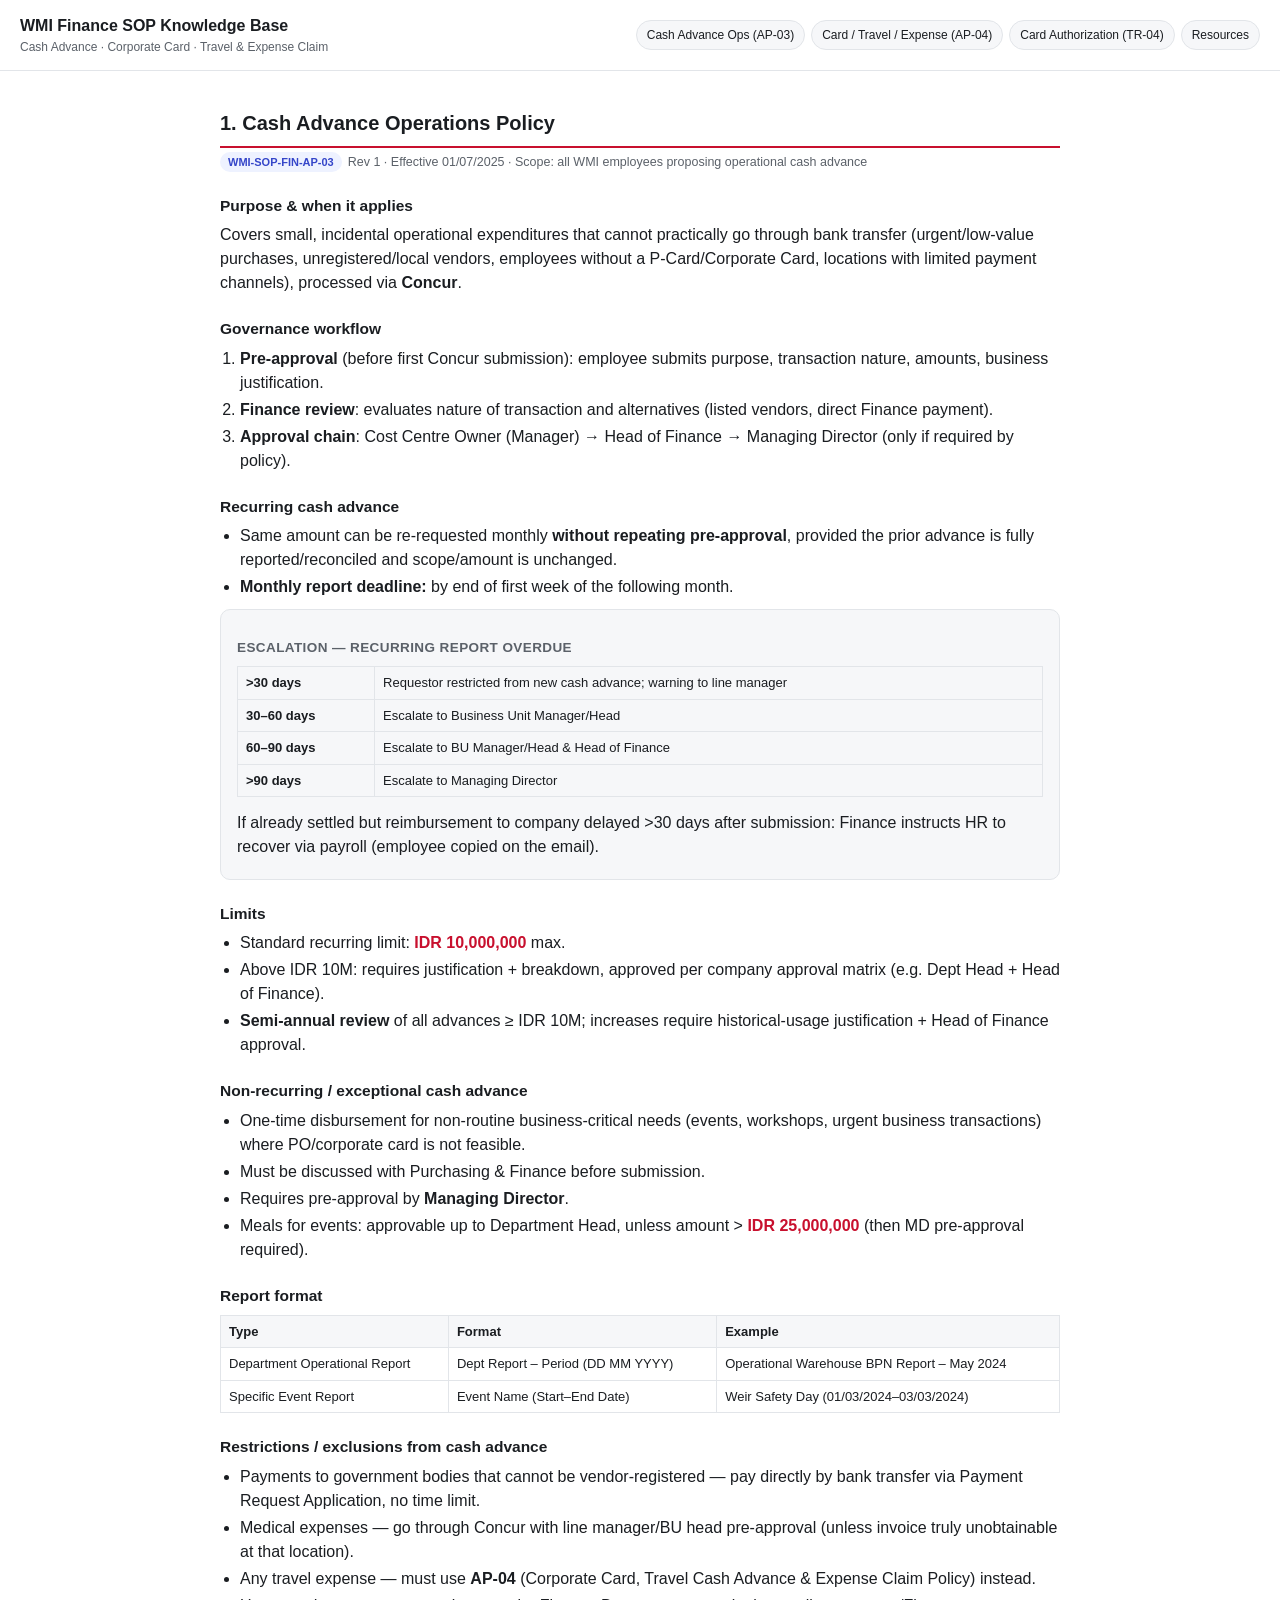
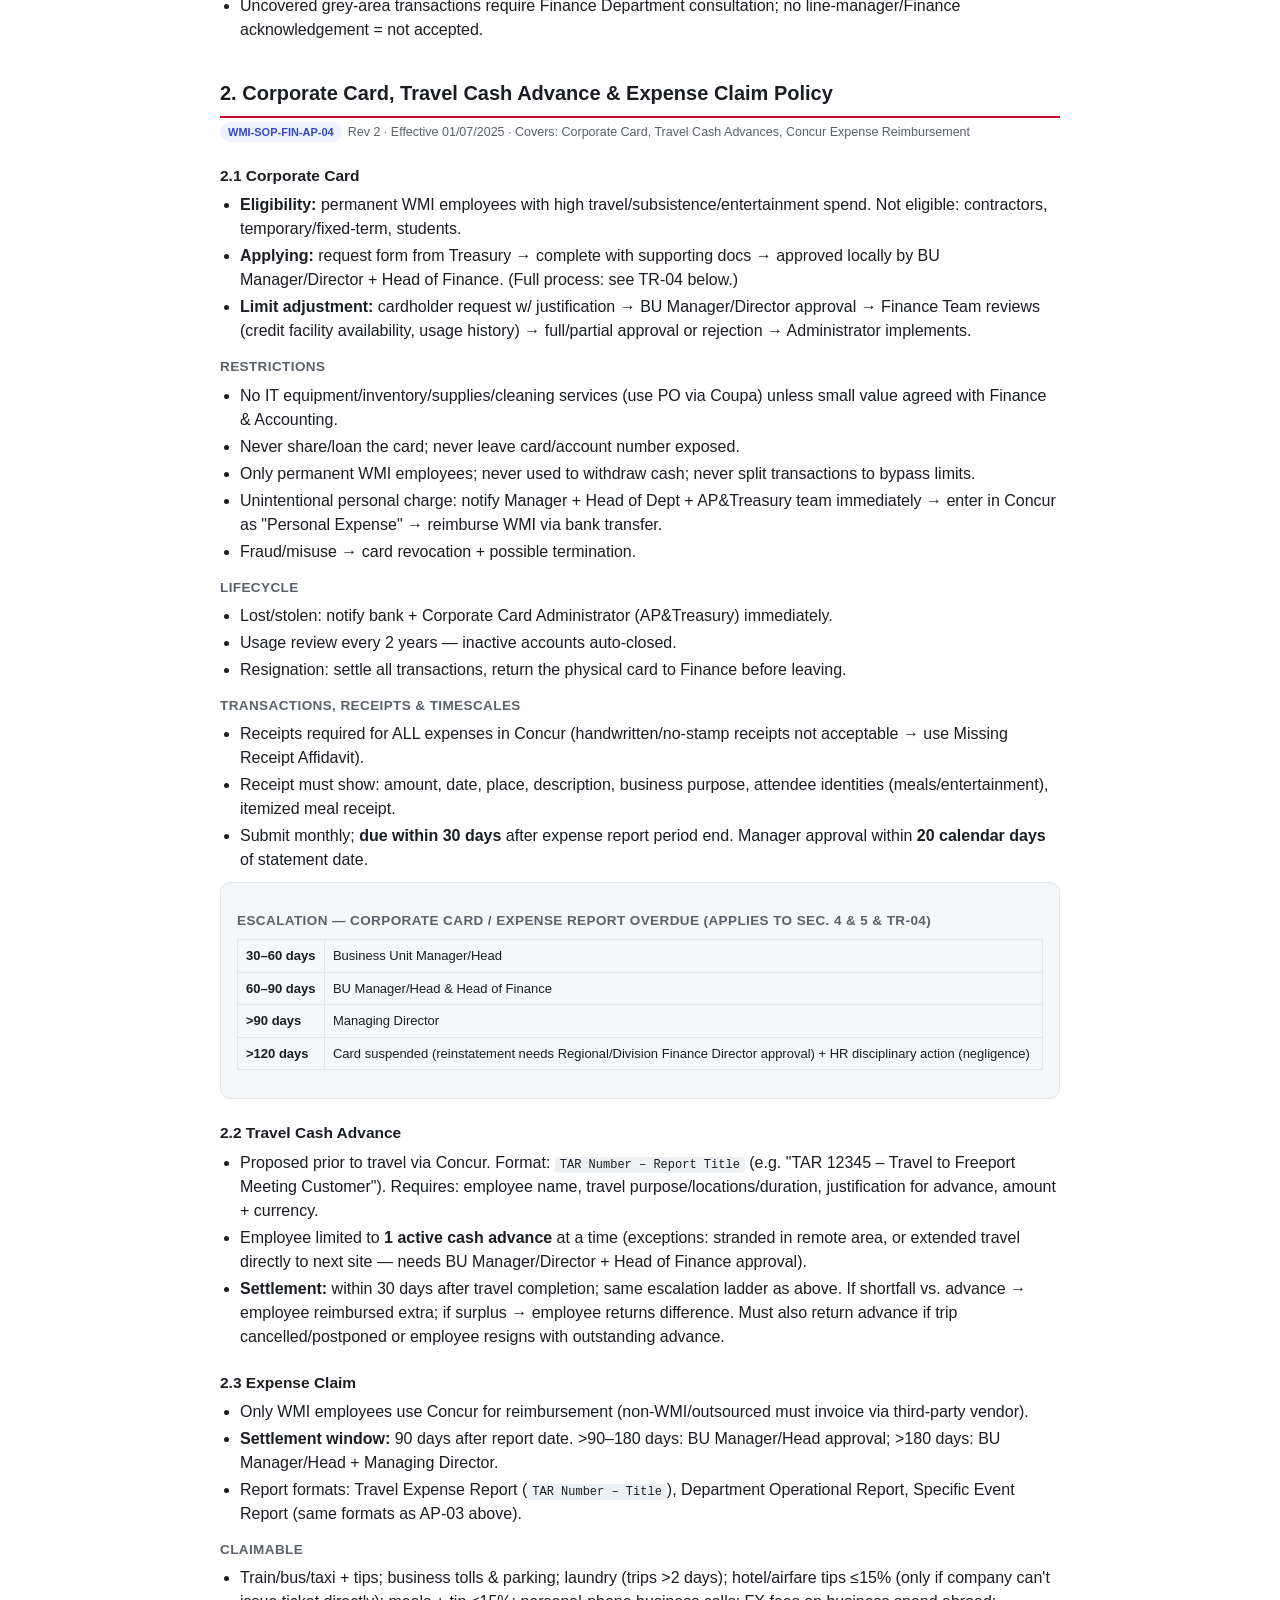
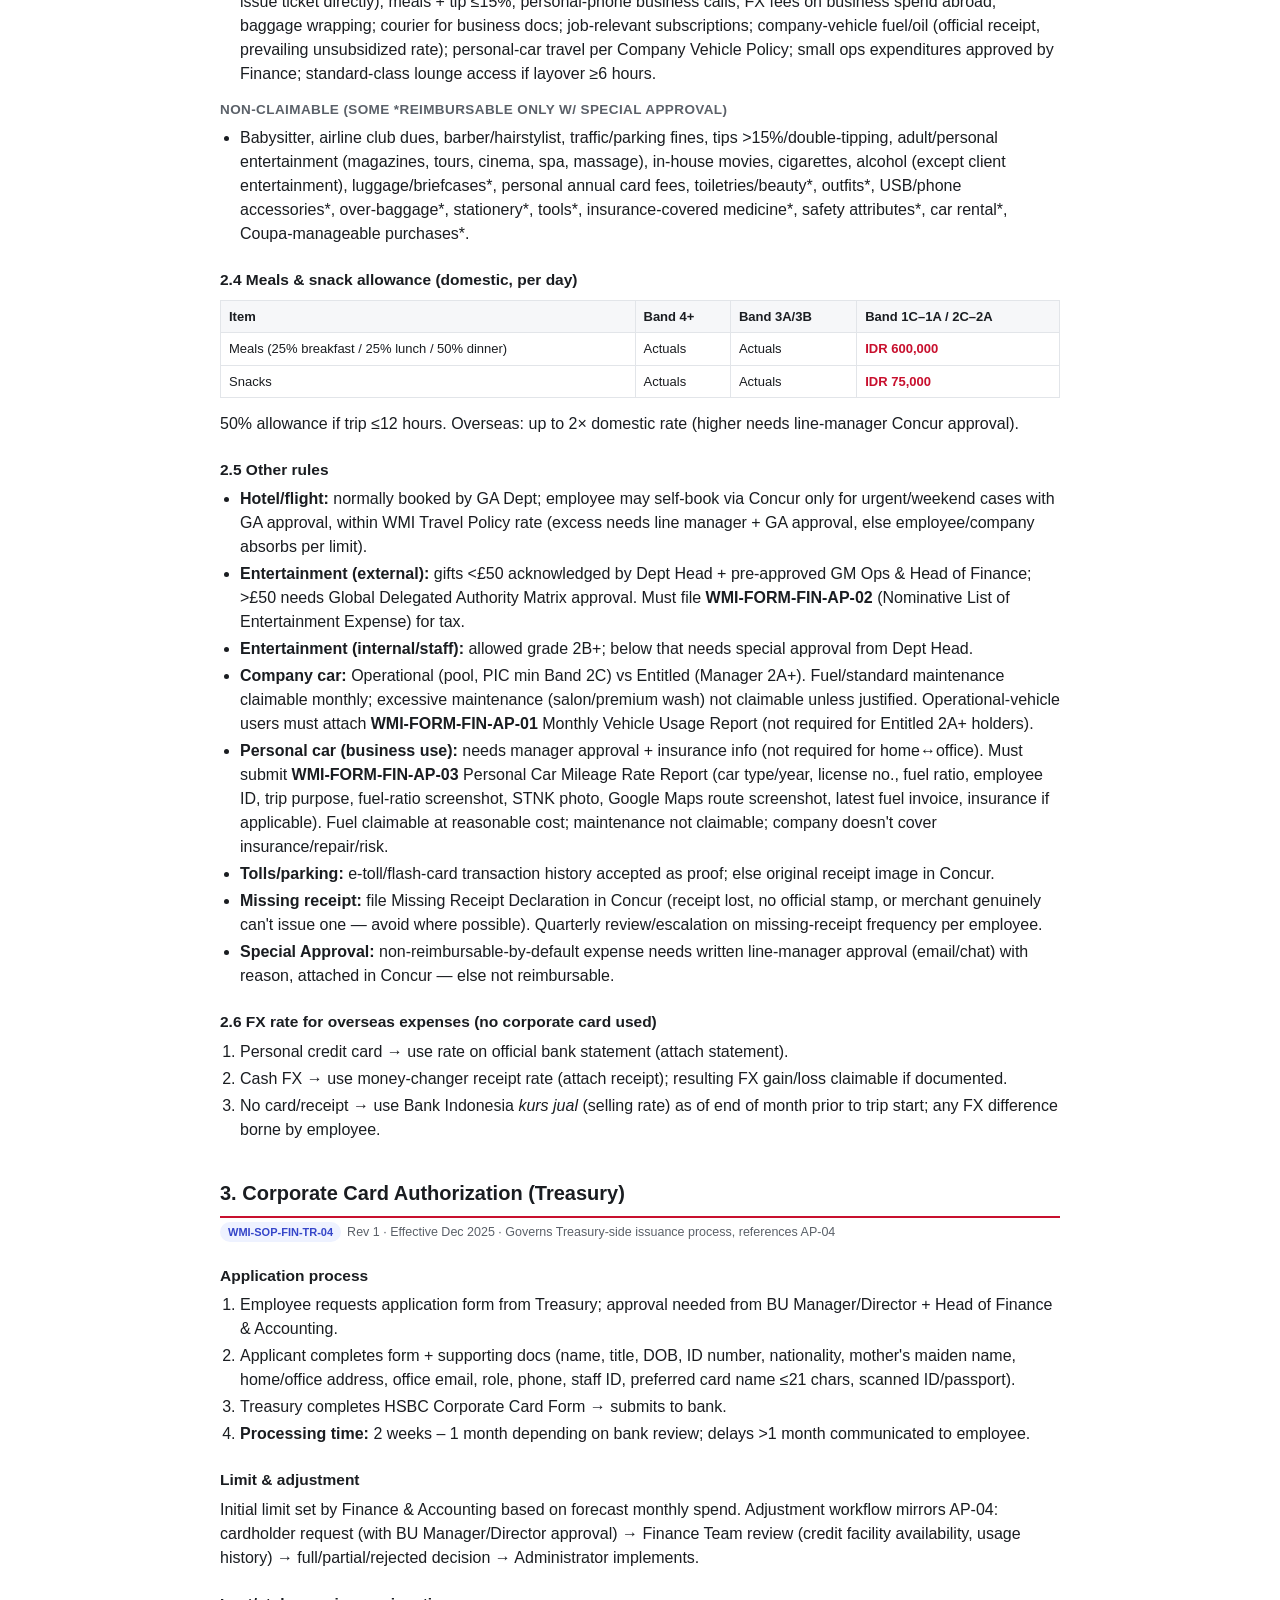
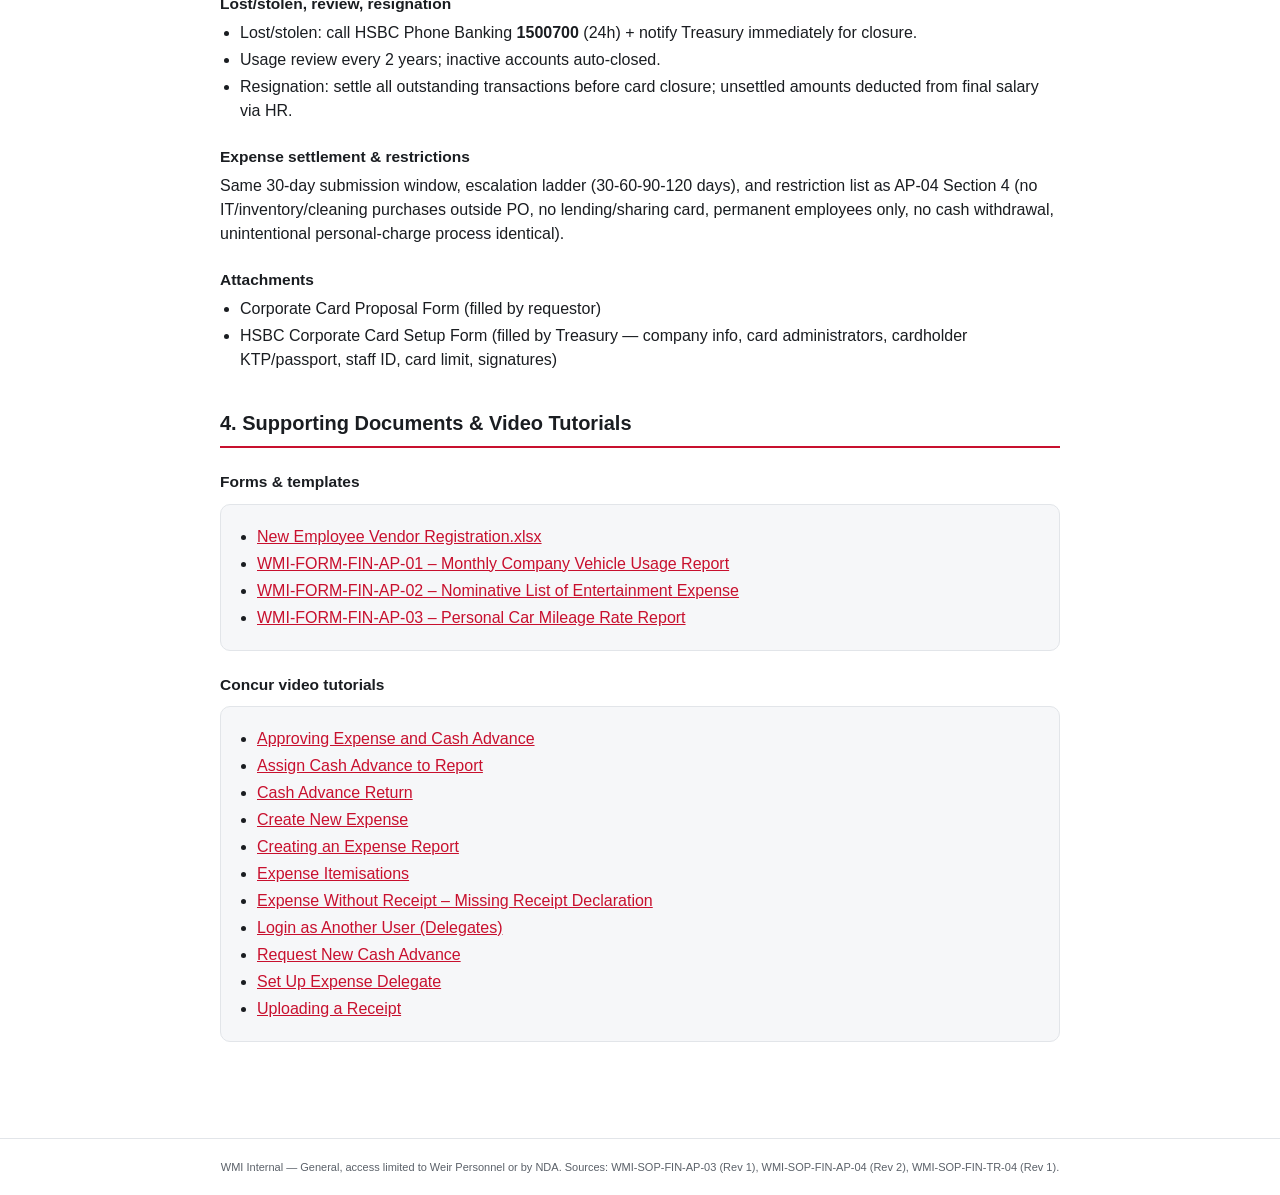
==== index.html @ c8adf190 "Add files via upload" ====
<!DOCTYPE html>
<html lang="en">
<head>
<meta charset="UTF-8">
<meta name="viewport" content="width=device-width, initial-scale=1, viewport-fit=cover">
<title>WMI Finance SOP Knowledge Base</title>
<style>
:root{
  --bg:#ffffff; --fg:#1a1d21; --muted:#5b6169; --card:#f6f7f9; --border:#e2e5e9;
  --accent:#c8102e; --accent-soft:#fdecef; --code:#eef1f4;
  --tag-bg:#eef2ff; --tag-fg:#3546c9;
}
@media (prefers-color-scheme: dark){
  :root:not([data-theme="light"]){
    --bg:#14161a; --fg:#eef0f2; --muted:#9aa1ab; --card:#1d2025; --border:#2b2f36;
    --accent:#ff5c74; --accent-soft:#2a1418; --code:#20242a;
    --tag-bg:#1c2340; --tag-fg:#9db0ff;
  }
}
:root[data-theme="dark"]{
  --bg:#14161a; --fg:#eef0f2; --muted:#9aa1ab; --card:#1d2025; --border:#2b2f36;
  --accent:#ff5c74; --accent-soft:#2a1418; --code:#20242a;
  --tag-bg:#1c2340; --tag-fg:#9db0ff;
}
*{box-sizing:border-box}
html{scroll-padding-top:calc(64px + env(safe-area-inset-top,0px));}
body{
  margin:0;background:var(--bg);color:var(--fg);
  font-family:-apple-system,BlinkMacSystemFont,"Segoe UI",Roboto,Helvetica,Arial,sans-serif;
  line-height:1.5;
  padding-top:env(safe-area-inset-top,0px);
  padding-bottom:env(safe-area-inset-bottom,0px);
}
header.top{
  position:sticky;top:0;top:env(safe-area-inset-top,0px);z-index:10;
  background:var(--bg);border-bottom:1px solid var(--border);
  padding:14px 20px;padding-top:calc(14px + env(safe-area-inset-top,0px));
  display:flex;align-items:center;justify-content:space-between;gap:12px;flex-wrap:wrap;
}
header.top h1{font-size:16px;margin:0;font-weight:700}
header.top .sub{color:var(--muted);font-size:12px}
nav.toc{
  display:flex;gap:6px;flex-wrap:wrap;font-size:12px;
}
nav.toc a{
  color:var(--fg);text-decoration:none;background:var(--card);border:1px solid var(--border);
  padding:5px 10px;border-radius:20px;white-space:nowrap;
}
main{max-width:880px;margin:0 auto;padding:20px 20px 60px}
section{margin-bottom:36px}
h2{
  font-size:20px;border-bottom:2px solid var(--accent);padding-bottom:8px;margin-bottom:4px;
}
.docmeta{color:var(--muted);font-size:12.5px;margin-bottom:14px}
h3{font-size:15.5px;margin:22px 0 6px;color:var(--fg)}
h4{font-size:13.5px;margin:14px 0 4px;color:var(--muted);text-transform:uppercase;letter-spacing:.03em}
p{margin:6px 0}
ul,ol{margin:6px 0;padding-left:20px}
li{margin:3px 0}
table{width:100%;border-collapse:collapse;margin:8px 0 14px;font-size:13px}
th,td{border:1px solid var(--border);padding:6px 8px;text-align:left;vertical-align:top}
th{background:var(--card);font-weight:600}
.card{
  background:var(--card);border:1px solid var(--border);border-radius:10px;padding:14px 16px;margin:10px 0;
}
.tag{
  display:inline-block;background:var(--tag-bg);color:var(--tag-fg);font-size:11px;font-weight:600;
  padding:2px 8px;border-radius:20px;margin-right:6px;
}
.limit{color:var(--accent);font-weight:700}
.escrow-table td:first-child{white-space:nowrap;font-weight:600}
.linklist a{color:var(--accent);word-break:break-word}
.overflow{overflow-x:auto}
footer{color:var(--muted);font-size:11px;text-align:center;padding:20px;border-top:1px solid var(--border)}
code{background:var(--code);padding:1px 5px;border-radius:4px;font-size:12px}
</style>
</head>
<body>
<header class="top">
  <div>
    <h1>WMI Finance SOP Knowledge Base</h1>
    <div class="sub">Cash Advance · Corporate Card · Travel &amp; Expense Claim</div>
  </div>
  <nav class="toc">
    <a href="#ap03">Cash Advance Ops (AP-03)</a>
    <a href="#ap04">Card / Travel / Expense (AP-04)</a>
    <a href="#tr04">Card Authorization (TR-04)</a>
    <a href="#resources">Resources</a>
  </nav>
</header>

<main>

<section id="ap03">
<h2>1. Cash Advance Operations Policy</h2>
<div class="docmeta"><span class="tag">WMI-SOP-FIN-AP-03</span>Rev 1 · Effective 01/07/2025 · Scope: all WMI employees proposing operational cash advance</div>

<h3>Purpose &amp; when it applies</h3>
<p>Covers small, incidental operational expenditures that cannot practically go through bank transfer (urgent/low-value purchases, unregistered/local vendors, employees without a P-Card/Corporate Card, locations with limited payment channels), processed via <b>Concur</b>.</p>

<h3>Governance workflow</h3>
<ol>
<li><b>Pre-approval</b> (before first Concur submission): employee submits purpose, transaction nature, amounts, business justification.</li>
<li><b>Finance review</b>: evaluates nature of transaction and alternatives (listed vendors, direct Finance payment).</li>
<li><b>Approval chain</b>: Cost Centre Owner (Manager) → Head of Finance → Managing Director (only if required by policy).</li>
</ol>

<h3>Recurring cash advance</h3>
<ul>
<li>Same amount can be re-requested monthly <b>without repeating pre-approval</b>, provided the prior advance is fully reported/reconciled and scope/amount is unchanged.</li>
<li><b>Monthly report deadline:</b> by end of first week of the following month.</li>
</ul>

<div class="card overflow">
<h4>Escalation — recurring report overdue</h4>
<table class="escrow-table">
<tr><td>&gt;30 days</td><td>Requestor restricted from new cash advance; warning to line manager</td></tr>
<tr><td>30–60 days</td><td>Escalate to Business Unit Manager/Head</td></tr>
<tr><td>60–90 days</td><td>Escalate to BU Manager/Head &amp; Head of Finance</td></tr>
<tr><td>&gt;90 days</td><td>Escalate to Managing Director</td></tr>
</table>
<p>If already settled but reimbursement to company delayed &gt;30 days after submission: Finance instructs HR to recover via payroll (employee copied on the email).</p>
</div>

<h3>Limits</h3>
<ul>
<li>Standard recurring limit: <span class="limit">IDR 10,000,000</span> max.</li>
<li>Above IDR 10M: requires justification + breakdown, approved per company approval matrix (e.g. Dept Head + Head of Finance).</li>
<li><b>Semi-annual review</b> of all advances ≥ IDR 10M; increases require historical-usage justification + Head of Finance approval.</li>
</ul>

<h3>Non-recurring / exceptional cash advance</h3>
<ul>
<li>One-time disbursement for non-routine business-critical needs (events, workshops, urgent business transactions) where PO/corporate card is not feasible.</li>
<li>Must be discussed with Purchasing &amp; Finance before submission.</li>
<li>Requires pre-approval by <b>Managing Director</b>.</li>
<li>Meals for events: approvable up to Department Head, unless amount &gt; <span class="limit">IDR 25,000,000</span> (then MD pre-approval required).</li>
</ul>

<h3>Report format</h3>
<table>
<tr><th>Type</th><th>Format</th><th>Example</th></tr>
<tr><td>Department Operational Report</td><td>Dept Report – Period (DD MM YYYY)</td><td>Operational Warehouse BPN Report – May 2024</td></tr>
<tr><td>Specific Event Report</td><td>Event Name (Start–End Date)</td><td>Weir Safety Day (01/03/2024–03/03/2024)</td></tr>
</table>

<h3>Restrictions / exclusions from cash advance</h3>
<ul>
<li>Payments to government bodies that cannot be vendor-registered — pay directly by bank transfer via Payment Request Application, no time limit.</li>
<li>Medical expenses — go through Concur with line manager/BU head pre-approval (unless invoice truly unobtainable at that location).</li>
<li>Any travel expense — must use <b>AP-04</b> (Corporate Card, Travel Cash Advance &amp; Expense Claim Policy) instead.</li>
<li>Uncovered grey-area transactions require Finance Department consultation; no line-manager/Finance acknowledgement = not accepted.</li>
</ul>
</section>

<section id="ap04">
<h2>2. Corporate Card, Travel Cash Advance &amp; Expense Claim Policy</h2>
<div class="docmeta"><span class="tag">WMI-SOP-FIN-AP-04</span>Rev 2 · Effective 01/07/2025 · Covers: Corporate Card, Travel Cash Advances, Concur Expense Reimbursement</div>

<h3>2.1 Corporate Card</h3>
<ul>
<li><b>Eligibility:</b> permanent WMI employees with high travel/subsistence/entertainment spend. Not eligible: contractors, temporary/fixed-term, students.</li>
<li><b>Applying:</b> request form from Treasury → complete with supporting docs → approved locally by BU Manager/Director + Head of Finance. (Full process: see TR-04 below.)</li>
<li><b>Limit adjustment:</b> cardholder request w/ justification → BU Manager/Director approval → Finance Team reviews (credit facility availability, usage history) → full/partial approval or rejection → Administrator implements.</li>
</ul>

<h4>Restrictions</h4>
<ul>
<li>No IT equipment/inventory/supplies/cleaning services (use PO via Coupa) unless small value agreed with Finance &amp; Accounting.</li>
<li>Never share/loan the card; never leave card/account number exposed.</li>
<li>Only permanent WMI employees; never used to withdraw cash; never split transactions to bypass limits.</li>
<li>Unintentional personal charge: notify Manager + Head of Dept + AP&amp;Treasury team immediately → enter in Concur as "Personal Expense" → reimburse WMI via bank transfer.</li>
<li>Fraud/misuse → card revocation + possible termination.</li>
</ul>

<h4>Lifecycle</h4>
<ul>
<li>Lost/stolen: notify bank + Corporate Card Administrator (AP&amp;Treasury) immediately.</li>
<li>Usage review every 2 years — inactive accounts auto-closed.</li>
<li>Resignation: settle all transactions, return the physical card to Finance before leaving.</li>
</ul>

<h4>Transactions, receipts &amp; timescales</h4>
<ul>
<li>Receipts required for ALL expenses in Concur (handwritten/no-stamp receipts not acceptable → use Missing Receipt Affidavit).</li>
<li>Receipt must show: amount, date, place, description, business purpose, attendee identities (meals/entertainment), itemized meal receipt.</li>
<li>Submit monthly; <b>due within 30 days</b> after expense report period end. Manager approval within <b>20 calendar days</b> of statement date.</li>
</ul>

<div class="card overflow">
<h4>Escalation — Corporate Card / Expense report overdue (applies to Sec. 4 &amp; 5 &amp; TR-04)</h4>
<table class="escrow-table">
<tr><td>30–60 days</td><td>Business Unit Manager/Head</td></tr>
<tr><td>60–90 days</td><td>BU Manager/Head &amp; Head of Finance</td></tr>
<tr><td>&gt;90 days</td><td>Managing Director</td></tr>
<tr><td>&gt;120 days</td><td>Card suspended (reinstatement needs Regional/Division Finance Director approval) + HR disciplinary action (negligence)</td></tr>
</table>
</div>

<h3>2.2 Travel Cash Advance</h3>
<ul>
<li>Proposed prior to travel via Concur. Format: <code>TAR Number – Report Title</code> (e.g. "TAR 12345 – Travel to Freeport Meeting Customer"). Requires: employee name, travel purpose/locations/duration, justification for advance, amount + currency.</li>
<li>Employee limited to <b>1 active cash advance</b> at a time (exceptions: stranded in remote area, or extended travel directly to next site — needs BU Manager/Director + Head of Finance approval).</li>
<li><b>Settlement:</b> within 30 days after travel completion; same escalation ladder as above. If shortfall vs. advance → employee reimbursed extra; if surplus → employee returns difference. Must also return advance if trip cancelled/postponed or employee resigns with outstanding advance.</li>
</ul>

<h3>2.3 Expense Claim</h3>
<ul>
<li>Only WMI employees use Concur for reimbursement (non-WMI/outsourced must invoice via third-party vendor).</li>
<li><b>Settlement window:</b> 90 days after report date. &gt;90–180 days: BU Manager/Head approval; &gt;180 days: BU Manager/Head + Managing Director.</li>
<li>Report formats: Travel Expense Report (<code>TAR Number – Title</code>), Department Operational Report, Specific Event Report (same formats as AP-03 above).</li>
</ul>

<h4>Claimable</h4>
<ul>
<li>Train/bus/taxi + tips; business tolls &amp; parking; laundry (trips &gt;2 days); hotel/airfare tips ≤15% (only if company can't issue ticket directly); meals + tip ≤15%; personal-phone business calls; FX fees on business spend abroad; baggage wrapping; courier for business docs; job-relevant subscriptions; company-vehicle fuel/oil (official receipt, prevailing unsubsidized rate); personal-car travel per Company Vehicle Policy; small ops expenditures approved by Finance; standard-class lounge access if layover ≥6 hours.</li>
</ul>
<h4>Non-claimable (some *reimbursable only w/ Special Approval)</h4>
<ul>
<li>Babysitter, airline club dues, barber/hairstylist, traffic/parking fines, tips &gt;15%/double-tipping, adult/personal entertainment (magazines, tours, cinema, spa, massage), in-house movies, cigarettes, alcohol (except client entertainment), luggage/briefcases*, personal annual card fees, toiletries/beauty*, outfits*, USB/phone accessories*, over-baggage*, stationery*, tools*, insurance-covered medicine*, safety attributes*, car rental*, Coupa-manageable purchases*.</li>
</ul>

<h3>2.4 Meals &amp; snack allowance (domestic, per day)</h3>
<table>
<tr><th>Item</th><th>Band 4+</th><th>Band 3A/3B</th><th>Band 1C–1A / 2C–2A</th></tr>
<tr><td>Meals (25% breakfast / 25% lunch / 50% dinner)</td><td>Actuals</td><td>Actuals</td><td><span class="limit">IDR 600,000</span></td></tr>
<tr><td>Snacks</td><td>Actuals</td><td>Actuals</td><td><span class="limit">IDR 75,000</span></td></tr>
</table>
<p>50% allowance if trip ≤12 hours. Overseas: up to 2× domestic rate (higher needs line-manager Concur approval).</p>

<h3>2.5 Other rules</h3>
<ul>
<li><b>Hotel/flight:</b> normally booked by GA Dept; employee may self-book via Concur only for urgent/weekend cases with GA approval, within WMI Travel Policy rate (excess needs line manager + GA approval, else employee/company absorbs per limit).</li>
<li><b>Entertainment (external):</b> gifts &lt;£50 acknowledged by Dept Head + pre-approved GM Ops &amp; Head of Finance; &gt;£50 needs Global Delegated Authority Matrix approval. Must file <b>WMI-FORM-FIN-AP-02</b> (Nominative List of Entertainment Expense) for tax.</li>
<li><b>Entertainment (internal/staff):</b> allowed grade 2B+; below that needs special approval from Dept Head.</li>
<li><b>Company car:</b> Operational (pool, PIC min Band 2C) vs Entitled (Manager 2A+). Fuel/standard maintenance claimable monthly; excessive maintenance (salon/premium wash) not claimable unless justified. Operational-vehicle users must attach <b>WMI-FORM-FIN-AP-01</b> Monthly Vehicle Usage Report (not required for Entitled 2A+ holders).</li>
<li><b>Personal car (business use):</b> needs manager approval + insurance info (not required for home↔office). Must submit <b>WMI-FORM-FIN-AP-03</b> Personal Car Mileage Rate Report (car type/year, license no., fuel ratio, employee ID, trip purpose, fuel-ratio screenshot, STNK photo, Google Maps route screenshot, latest fuel invoice, insurance if applicable). Fuel claimable at reasonable cost; maintenance not claimable; company doesn't cover insurance/repair/risk.</li>
<li><b>Tolls/parking:</b> e-toll/flash-card transaction history accepted as proof; else original receipt image in Concur.</li>
<li><b>Missing receipt:</b> file Missing Receipt Declaration in Concur (receipt lost, no official stamp, or merchant genuinely can't issue one — avoid where possible). Quarterly review/escalation on missing-receipt frequency per employee.</li>
<li><b>Special Approval:</b> non-reimbursable-by-default expense needs written line-manager approval (email/chat) with reason, attached in Concur — else not reimbursable.</li>
</ul>

<h3>2.6 FX rate for overseas expenses (no corporate card used)</h3>
<ol>
<li>Personal credit card → use rate on official bank statement (attach statement).</li>
<li>Cash FX → use money-changer receipt rate (attach receipt); resulting FX gain/loss claimable if documented.</li>
<li>No card/receipt → use Bank Indonesia <i>kurs jual</i> (selling rate) as of end of month prior to trip start; any FX difference borne by employee.</li>
</ol>
</section>

<section id="tr04">
<h2>3. Corporate Card Authorization (Treasury)</h2>
<div class="docmeta"><span class="tag">WMI-SOP-FIN-TR-04</span>Rev 1 · Effective Dec 2025 · Governs Treasury-side issuance process, references AP-04</div>

<h3>Application process</h3>
<ol>
<li>Employee requests application form from Treasury; approval needed from BU Manager/Director + Head of Finance &amp; Accounting.</li>
<li>Applicant completes form + supporting docs (name, title, DOB, ID number, nationality, mother's maiden name, home/office address, office email, role, phone, staff ID, preferred card name ≤21 chars, scanned ID/passport).</li>
<li>Treasury completes HSBC Corporate Card Form → submits to bank.</li>
<li><b>Processing time:</b> 2 weeks – 1 month depending on bank review; delays &gt;1 month communicated to employee.</li>
</ol>

<h3>Limit &amp; adjustment</h3>
<p>Initial limit set by Finance &amp; Accounting based on forecast monthly spend. Adjustment workflow mirrors AP-04: cardholder request (with BU Manager/Director approval) → Finance Team review (credit facility availability, usage history) → full/partial/rejected decision → Administrator implements.</p>

<h3>Lost/stolen, review, resignation</h3>
<ul>
<li>Lost/stolen: call HSBC Phone Banking <b>1500700</b> (24h) + notify Treasury immediately for closure.</li>
<li>Usage review every 2 years; inactive accounts auto-closed.</li>
<li>Resignation: settle all outstanding transactions before card closure; unsettled amounts deducted from final salary via HR.</li>
</ul>

<h3>Expense settlement &amp; restrictions</h3>
<p>Same 30-day submission window, escalation ladder (30-60-90-120 days), and restriction list as AP-04 Section 4 (no IT/inventory/cleaning purchases outside PO, no lending/sharing card, permanent employees only, no cash withdrawal, unintentional personal-charge process identical).</p>

<h3>Attachments</h3>
<ul><li>Corporate Card Proposal Form (filled by requestor)</li><li>HSBC Corporate Card Setup Form (filled by Treasury — company info, card administrators, cardholder KTP/passport, staff ID, card limit, signatures)</li></ul>
</section>

<section id="resources">
<h2>4. Supporting Documents &amp; Video Tutorials</h2>

<h3>Forms &amp; templates</h3>
<div class="card linklist">
<ul>
<li><a href="https://cloudweir.sharepoint.com/:f:/r/sites/WMICollaborationSite/Concur%20Resources/Template%20Dokumen?d=web5c14c08a7c4e96b291af48be4c8843&csf=1&web=1&e=KZLmcT" target="_blank" rel="noopener">New Employee Vendor Registration.xlsx</a></li>
<li><a href="https://cloudweir.sharepoint.com/:x:/r/sites/WMICollaborationSite/Concur%20Resources/Template%20Dokumen/WMI-FORM-FIN-AP-01%20Monthly%20Company%20Vehicle%20Usage%20Report.xlsx?d=w5046366e83074da7997e597b1884fb40&csf=1&web=1&e=dSYtzm" target="_blank" rel="noopener">WMI-FORM-FIN-AP-01 – Monthly Company Vehicle Usage Report</a></li>
<li><a href="https://cloudweir.sharepoint.com/:x:/r/sites/WMICollaborationSite/Concur%20Resources/Template%20Dokumen/WMI-FORM-FIN-AP-02%20Nominative%20List%20of%20Entertainment%20Expense.xlsx?d=w38f126b8a66d4d8cbfd30901d7d905f1&csf=1&web=1&e=QGbFnF" target="_blank" rel="noopener">WMI-FORM-FIN-AP-02 – Nominative List of Entertainment Expense</a></li>
<li><a href="https://cloudweir.sharepoint.com/:x:/r/sites/WMICollaborationSite/Concur%20Resources/Template%20Dokumen/WMI-FORM-FIN-AP-03%20Personal%20Car%20Mileage%20Rate%20Report.xlsx?d=wc1f51002b2ee439da81250244869ab82&csf=1&web=1&e=ATaol0" target="_blank" rel="noopener">WMI-FORM-FIN-AP-03 – Personal Car Mileage Rate Report</a></li>
</ul>
</div>

<h3>Concur video tutorials</h3>
<div class="card linklist">
<ul>
<li><a href="https://cloudweir.sharepoint.com/:v:/r/sites/WMICollaborationSite/Concur%20Resources/Video%20Tutorial/Approving%20Expense%20and%20Cash%20Advance.mp4?d=w7dead03632ed4aa3adb3aef3385bc869&csf=1&web=1&e=IAIkh4" target="_blank" rel="noopener">Approving Expense and Cash Advance</a></li>
<li><a href="https://cloudweir.sharepoint.com/:v:/r/sites/WMICollaborationSite/Concur%20Resources/Video%20Tutorial/Assign%20Cash%20Advance%20to%20Report.mp4?d=wbd0e7b159bfc408ea30aaca48a89430e&csf=1&web=1&e=Gj8FN7" target="_blank" rel="noopener">Assign Cash Advance to Report</a></li>
<li><a href="https://cloudweir.sharepoint.com/:v:/r/sites/WMICollaborationSite/Concur%20Resources/Video%20Tutorial/Cash%20Advance%20Return.mp4?d=w0d54ae612a0248ca9331ee25eb241b6b&csf=1&web=1&e=GJvCZp" target="_blank" rel="noopener">Cash Advance Return</a></li>
<li><a href="https://cloudweir.sharepoint.com/:v:/r/sites/WMICollaborationSite/Concur%20Resources/Video%20Tutorial/Create%20new%20Expense.mp4?d=w6f4035397d534a2ab05eedd5b2b7d716&csf=1&web=1&e=2jZ6k6" target="_blank" rel="noopener">Create New Expense</a></li>
<li><a href="https://cloudweir.sharepoint.com/:v:/r/sites/WMICollaborationSite/Concur%20Resources/Video%20Tutorial/Creating%20an%20Expense%20Report.mp4?d=we946b45ad6334da49797e5df16c0fd83&csf=1&web=1&e=fZVg0b" target="_blank" rel="noopener">Creating an Expense Report</a></li>
<li><a href="https://cloudweir.sharepoint.com/:v:/r/sites/WMICollaborationSite/Concur%20Resources/Video%20Tutorial/Expense%20Itemisations.mp4?d=wac91b9b161a048deb6a41f04bfe311e2&csf=1&web=1&e=XzEoBB" target="_blank" rel="noopener">Expense Itemisations</a></li>
<li><a href="https://cloudweir.sharepoint.com/:v:/r/sites/WMICollaborationSite/Concur%20Resources/Video%20Tutorial/Expese%20Without%20Receipt%20-%20Missing%20Receipt%20Declaration.mp4?d=we3c2bd712c44411f82c01cd8efbed57b&csf=1&web=1&e=Mzm99l" target="_blank" rel="noopener">Expense Without Receipt – Missing Receipt Declaration</a></li>
<li><a href="https://cloudweir.sharepoint.com/:v:/r/sites/WMICollaborationSite/Concur%20Resources/Video%20Tutorial/Login%20as%20Another%20User%20(Delegates).mp4?d=w229ac45109fa49029d678a5696340807&csf=1&web=1&e=FkH1YE" target="_blank" rel="noopener">Login as Another User (Delegates)</a></li>
<li><a href="https://cloudweir.sharepoint.com/:v:/r/sites/WMICollaborationSite/Concur%20Resources/Video%20Tutorial/Request%20New%20Cash%20Advance.mp4?d=w8967fbb521b44618893ec34bbadae50d&csf=1&web=1&e=T5GpgK" target="_blank" rel="noopener">Request New Cash Advance</a></li>
<li><a href="https://cloudweir.sharepoint.com/:v:/r/sites/WMICollaborationSite/Concur%20Resources/Video%20Tutorial/Set%20up%20Expense%20Delegate.mp4?d=wd03eb3998ae84452ba60c3f4768ff967&csf=1&web=1&e=NbcmLs" target="_blank" rel="noopener">Set Up Expense Delegate</a></li>
<li><a href="https://cloudweir.sharepoint.com/:v:/r/sites/WMICollaborationSite/Concur%20Resources/Video%20Tutorial/Uploading%20a%20Reciept.mp4?d=wb5313a2294224d7bbb1057d6d506babe&csf=1&web=1&e=dy5WIX" target="_blank" rel="noopener">Uploading a Receipt</a></li>
</ul>
</div>
</section>

</main>

<footer>WMI Internal — General, access limited to Weir Personnel or by NDA. Sources: WMI-SOP-FIN-AP-03 (Rev 1), WMI-SOP-FIN-AP-04 (Rev 2), WMI-SOP-FIN-TR-04 (Rev 1).</footer>

<!-- Machine-readable structured data for AI agent ingestion -->
<script type="application/xml" id="ai-agent-knowledge-base">
<![CDATA[
<wmi_finance_policies version="1.0">
  <policy id="WMI-SOP-FIN-AP-03" title="Cash Advance Operations Policy" rev="1" effective="2025-07-01">
    <scope>Operational cash advance for incidental/urgent low-value expenditures not payable by bank transfer or corporate card</scope>
    <governance>
      <step order="1">Pre-approval: employee submits purpose, nature, amounts, justification</step>
      <step order="2">Finance review of transaction nature and alternatives</step>
      <step order="3">Approval: Cost Centre Owner/Manager -&gt; Head of Finance -&gt; Managing Director (if required)</step>
    </governance>
    <recurring>
      <rule>Same amount may repeat monthly without new pre-approval if prior advance fully reported/reconciled</rule>
      <report_deadline>End of first week of following month</report_deadline>
      <limit currency="IDR" amount="10000000" note="standard max; excess requires justification and higher approval"/>
      <semiannual_review threshold_idr="10000000"/>
    </recurring>
    <escalation type="overdue_recurring_report">
      <tier days_min="0" days_max="30" action="requestor restricted from new advance; warning to line manager"/>
      <tier days_min="30" days_max="60" escalate_to="Business Unit Manager/Head"/>
      <tier days_min="60" days_max="90" escalate_to="BU Manager/Head and Head of Finance"/>
      <tier days_min="90" days_max="" escalate_to="Managing Director"/>
      <settlement_delay_after_report_days="30" action="HR payroll recovery"/>
    </escalation>
    <non_recurring>
      <requires_preapproval_from>Managing Director</requires_preapproval_from>
      <meals_for_event_limit currency="IDR" amount="25000000" approver_below="Department Head" approver_above="Managing Director"/>
      <prereq>Discuss with Purchasing and Finance before submission</prereq>
    </non_recurring>
    <exclusions>
      <item>Government-body payments unregistered as vendor -&gt; direct bank transfer via Payment Request Application</item>
      <item>Medical expenses -&gt; Concur with line manager approval, unless invoice unobtainable</item>
      <item>Travel expenses -&gt; must use WMI-SOP-FIN-AP-04</item>
    </exclusions>
  </policy>

  <policy id="WMI-SOP-FIN-AP-04" title="Corporate Card, Travel Cash Advance, and Expense Claim Policy" rev="2" effective="2025-07-01">
    <corporate_card>
      <eligibility>Permanent WMI employees with high travel/subsistence/entertainment spend</eligibility>
      <ineligible>Contractors, temporary/fixed-term, student employees, non-WMI</ineligible>
      <restrictions>
        <item>No IT equipment/inventory/supplies/cleaning services unless small value agreed with Finance; use Coupa PO otherwise</item>
        <item>Never loan/share card</item>
        <item>Never withdraw cash</item>
        <item>Never split transactions to bypass limits</item>
      </restrictions>
      <unintentional_personal_charge_process>
        <step order="1">Notify Manager and Head of Department</step>
        <step order="2">Notify AP and Treasury team</step>
        <step order="3">Enter as Personal Expense in Concur; reimburse via bank transfer</step>
      </unintentional_personal_charge_process>
      <lost_stolen>Notify bank and Corporate Card Administrator (AP and Treasury) immediately</lost_stolen>
      <inactivity_review_years="2"/>
      <resignation>Settle transactions, return physical card before leaving</resignation>
      <submission_deadline_days="30" after="expense report period end"/>
      <manager_approval_deadline_days="20" after="statement date"/>
    </corporate_card>
    <escalation type="card_or_expense_report_overdue">
      <tier days_min="30" days_max="60" escalate_to="Business Unit Manager/Head"/>
      <tier days_min="60" days_max="90" escalate_to="BU Manager/Head and Head of Finance"/>
      <tier days_min="90" days_max="120" escalate_to="Managing Director"/>
      <tier days_min="120" days_max="" action="Card suspended (reinstatement needs Regional/Division Finance Director approval); HR disciplinary action"/>
    </escalation>
    <travel_cash_advance>
      <format>TAR Number - Report Title</format>
      <max_active_advances>1</max_active_advances>
      <exception_approvers>BU Manager/Director and Head of Finance</exception_approvers>
      <settlement_days="30" after="travel completion"/>
    </travel_cash_advance>
    <expense_claim>
      <eligibility>WMI employees only; non-WMI must invoice via third-party vendor</eligibility>
      <settlement_window_days="90"/>
      <late_approval tier="90-180 days" approver="BU Manager/Head"/>
      <late_approval tier="&gt;180 days" approver="BU Manager/Head and Managing Director"/>
      <claimable>train/bus/taxi+tips, business tolls/parking, laundry(trip&gt;2 days), hotel/airfare tip&lt;=15%(if company cannot issue ticket), meals+tip&lt;=15%, personal-phone business calls, FX fees on business spend abroad, baggage wrapping, business courier, job-relevant subscriptions, company-vehicle fuel/oil at official rate, personal-car travel per Company Vehicle Policy, Finance-approved small ops expenditure, lounge access if layover&gt;=6h</claimable>
      <non_claimable>babysitter, airline club dues, barber/hairstylist, traffic/parking fines, tips&gt;15%, adult/personal entertainment, in-house movies, cigarettes, alcohol(except client entertainment)</non_claimable>
      <non_claimable_unless_special_approval>luggage/briefcases, personal annual card fees, toiletries/beauty, outfits, USB/phone accessories, over-baggage, stationery, tools, insurance-covered medicine, safety attributes, car rental, Coupa-manageable purchases</non_claimable_unless_special_approval>
    </expense_claim>
    <meals_snack_allowance_domestic currency="IDR">
      <band name="Band 4 and above" meals="actuals" snacks="actuals"/>
      <band name="Band 3A/3B" meals="actuals" snacks="actuals"/>
      <band name="Band 1C-1A / 2C-2A" meals="600000" snacks="75000"/>
      <short_trip_rule threshold_hours="12" allowance_pct="50"/>
      <overseas_multiplier max="2" note="higher requires line manager Concur approval"/>
    </meals_snack_allowance_domestic>
    <entertainment>
      <external gift_threshold_gbp="50" below_approver="Dept Head, GM Operations, Head of Finance (pre-approved)" above_approver="Global Delegated Authority Matrix" required_form="WMI-FORM-FIN-AP-02"/>
      <internal min_grade="2B" below_grade_requires="special approval from Department Head"/>
    </entertainment>
    <vehicles>
      <operational pic_min_band="2C" required_form="WMI-FORM-FIN-AP-01" frequency="monthly"/>
      <entitled min_band="2A" required_form_needed="false"/>
      <personal_car required_form="WMI-FORM-FIN-AP-03" requires_manager_approval="true" requires_insurance_info="true"/>
    </vehicles>
    <fx_rate_overseas_no_corporate_card>
      <option method="personal_credit_card" rate_source="bank statement rate"/>
      <option method="cash_fx" rate_source="money changer receipt rate"/>
      <option method="no_card_or_receipt" rate_source="Bank Indonesia kurs jual, end of month prior to trip; FX difference borne by employee"/>
    </fx_rate_overseas_no_corporate_card>
  </policy>

  <policy id="WMI-SOP-FIN-TR-04" title="Corporate Card Authorization" rev="1" effective="2025-12">
    <application_process>
      <step order="1">Request form from Treasury; approval by BU Manager/Director and Head of Finance and Accounting</step>
      <step order="2">Complete form with supporting docs (ID, staff ID, etc.)</step>
      <step order="3">Treasury completes HSBC Corporate Card Form and submits to bank</step>
    </application_process>
    <processing_time_weeks_min="2" weeks_max="4" note="delay beyond 1 month communicated to employee"/>
    <limit_adjustment_workflow>Same as AP-04: request with BU approval -&gt; Finance Team review -&gt; decision -&gt; Administrator implementation</limit_adjustment_workflow>
    <lost_stolen>Call HSBC Phone Banking 1500700 (24h) and notify Treasury immediately</lost_stolen>
    <inactivity_review_years="2"/>
    <resignation>Settle outstanding transactions; unsettled amounts deducted from final salary via HR</resignation>
    <settlement_and_restrictions_reference>Same as WMI-SOP-FIN-AP-04 Section 4 (30/60/90/120-day escalation ladder; card usage restrictions)</settlement_and_restrictions_reference>
    <attachments>
      <item>Corporate Card Proposal Form</item>
      <item>HSBC Corporate Card Setup Form</item>
    </attachments>
  </policy>

  <resources>
    <forms>
      <form name="New Employee Vendor Registration.xlsx" url="https://cloudweir.sharepoint.com/:f:/r/sites/WMICollaborationSite/Concur%20Resources/Template%20Dokumen?d=web5c14c08a7c4e96b291af48be4c8843&amp;csf=1&amp;web=1&amp;e=KZLmcT"/>
      <form name="WMI-FORM-FIN-AP-01 Monthly Company Vehicle Usage Report.xlsx" url="https://cloudweir.sharepoint.com/:x:/r/sites/WMICollaborationSite/Concur%20Resources/Template%20Dokumen/WMI-FORM-FIN-AP-01%20Monthly%20Company%20Vehicle%20Usage%20Report.xlsx?d=w5046366e83074da7997e597b1884fb40&amp;csf=1&amp;web=1&amp;e=dSYtzm"/>
      <form name="WMI-FORM-FIN-AP-02 Nominative List of Entertainment Expense.xlsx" url="https://cloudweir.sharepoint.com/:x:/r/sites/WMICollaborationSite/Concur%20Resources/Template%20Dokumen/WMI-FORM-FIN-AP-02%20Nominative%20List%20of%20Entertainment%20Expense.xlsx?d=w38f126b8a66d4d8cbfd30901d7d905f1&amp;csf=1&amp;web=1&amp;e=QGbFnF"/>
      <form name="WMI-FORM-FIN-AP-03 Personal Car Mileage Rate Report.xlsx" url="https://cloudweir.sharepoint.com/:x:/r/sites/WMICollaborationSite/Concur%20Resources/Template%20Dokumen/WMI-FORM-FIN-AP-03%20Personal%20Car%20Mileage%20Rate%20Report.xlsx?d=wc1f51002b2ee439da81250244869ab82&amp;csf=1&amp;web=1&amp;e=ATaol0"/>
    </forms>
    <video_tutorials>
      <video name="Approving Expense and Cash Advance" url="https://cloudweir.sharepoint.com/:v:/r/sites/WMICollaborationSite/Concur%20Resources/Video%20Tutorial/Approving%20Expense%20and%20Cash%20Advance.mp4?d=w7dead03632ed4aa3adb3aef3385bc869&amp;csf=1&amp;web=1&amp;e=IAIkh4"/>
      <video name="Assign Cash Advance to Report" url="https://cloudweir.sharepoint.com/:v:/r/sites/WMICollaborationSite/Concur%20Resources/Video%20Tutorial/Assign%20Cash%20Advance%20to%20Report.mp4?d=wbd0e7b159bfc408ea30aaca48a89430e&amp;csf=1&amp;web=1&amp;e=Gj8FN7"/>
      <video name="Cash Advance Return" url="https://cloudweir.sharepoint.com/:v:/r/sites/WMICollaborationSite/Concur%20Resources/Video%20Tutorial/Cash%20Advance%20Return.mp4?d=w0d54ae612a0248ca9331ee25eb241b6b&amp;csf=1&amp;web=1&amp;e=GJvCZp"/>
      <video name="Create new Expense" url="https://cloudweir.sharepoint.com/:v:/r/sites/WMICollaborationSite/Concur%20Resources/Video%20Tutorial/Create%20new%20Expense.mp4?d=w6f4035397d534a2ab05eedd5b2b7d716&amp;csf=1&amp;web=1&amp;e=2jZ6k6"/>
      <video name="Creating an Expense Report" url="https://cloudweir.sharepoint.com/:v:/r/sites/WMICollaborationSite/Concur%20Resources/Video%20Tutorial/Creating%20an%20Expense%20Report.mp4?d=we946b45ad6334da49797e5df16c0fd83&amp;csf=1&amp;web=1&amp;e=fZVg0b"/>
      <video name="Expense Itemisations" url="https://cloudweir.sharepoint.com/:v:/r/sites/WMICollaborationSite/Concur%20Resources/Video%20Tutorial/Expense%20Itemisations.mp4?d=wac91b9b161a048deb6a41f04bfe311e2&amp;csf=1&amp;web=1&amp;e=XzEoBB"/>
      <video name="Expense Without Receipt - Missing Receipt Declaration" url="https://cloudweir.sharepoint.com/:v:/r/sites/WMICollaborationSite/Concur%20Resources/Video%20Tutorial/Expese%20Without%20Receipt%20-%20Missing%20Receipt%20Declaration.mp4?d=we3c2bd712c44411f82c01cd8efbed57b&amp;csf=1&amp;web=1&amp;e=Mzm99l"/>
      <video name="Login as Another User (Delegates)" url="https://cloudweir.sharepoint.com/:v:/r/sites/WMICollaborationSite/Concur%20Resources/Video%20Tutorial/Login%20as%20Another%20User%20(Delegates).mp4?d=w229ac45109fa49029d678a5696340807&amp;csf=1&amp;web=1&amp;e=FkH1YE"/>
      <video name="Request New Cash Advance" url="https://cloudweir.sharepoint.com/:v:/r/sites/WMICollaborationSite/Concur%20Resources/Video%20Tutorial/Request%20New%20Cash%20Advance.mp4?d=w8967fbb521b44618893ec34bbadae50d&amp;csf=1&amp;web=1&amp;e=T5GpgK"/>
      <video name="Set up Expense Delegate" url="https://cloudweir.sharepoint.com/:v:/r/sites/WMICollaborationSite/Concur%20Resources/Video%20Tutorial/Set%20up%20Expense%20Delegate.mp4?d=wd03eb3998ae84452ba60c3f4768ff967&amp;csf=1&amp;web=1&amp;e=NbcmLs"/>
      <video name="Uploading a Receipt" url="https://cloudweir.sharepoint.com/:v:/r/sites/WMICollaborationSite/Concur%20Resources/Video%20Tutorial/Uploading%20a%20Reciept.mp4?d=wb5313a2294224d7bbb1057d6d506babe&amp;csf=1&amp;web=1&amp;e=dy5WIX"/>
    </video_tutorials>
  </resources>
</wmi_finance_policies>
]]>
</script>

</body>
</html>
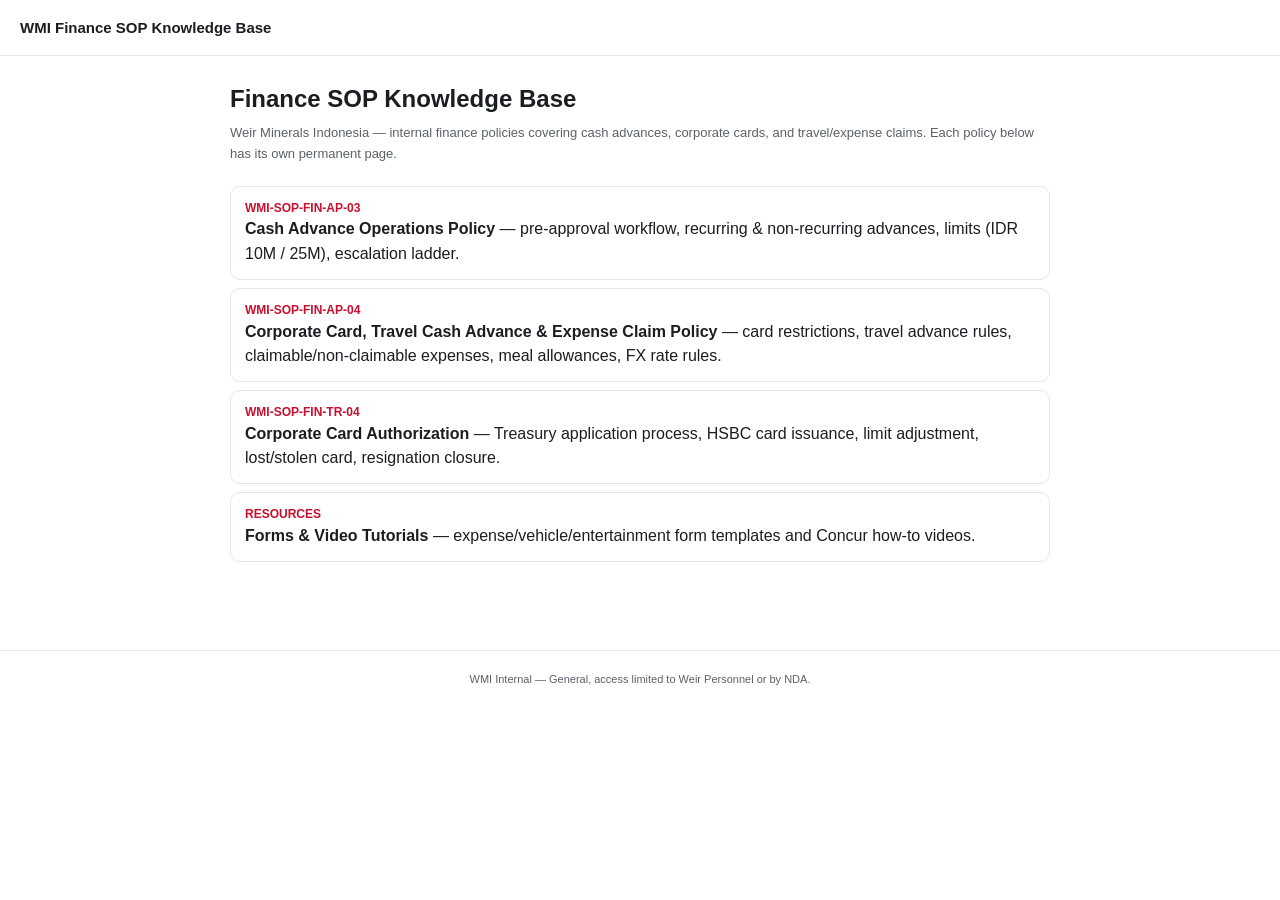
==== commit 3200248a: "Add files via upload" ====
--- a/index.html
+++ b/index.html
@@ -2,459 +2,38 @@
 <html lang="en">
 <head>
 <meta charset="UTF-8">
-<meta name="viewport" content="width=device-width, initial-scale=1, viewport-fit=cover">
-<title>WMI Finance SOP Knowledge Base</title>
-<style>
-:root{
-  --bg:#ffffff; --fg:#1a1d21; --muted:#5b6169; --card:#f6f7f9; --border:#e2e5e9;
-  --accent:#c8102e; --accent-soft:#fdecef; --code:#eef1f4;
-  --tag-bg:#eef2ff; --tag-fg:#3546c9;
-}
-@media (prefers-color-scheme: dark){
-  :root:not([data-theme="light"]){
-    --bg:#14161a; --fg:#eef0f2; --muted:#9aa1ab; --card:#1d2025; --border:#2b2f36;
-    --accent:#ff5c74; --accent-soft:#2a1418; --code:#20242a;
-    --tag-bg:#1c2340; --tag-fg:#9db0ff;
-  }
-}
-:root[data-theme="dark"]{
-  --bg:#14161a; --fg:#eef0f2; --muted:#9aa1ab; --card:#1d2025; --border:#2b2f36;
-  --accent:#ff5c74; --accent-soft:#2a1418; --code:#20242a;
-  --tag-bg:#1c2340; --tag-fg:#9db0ff;
-}
-*{box-sizing:border-box}
-html{scroll-padding-top:calc(64px + env(safe-area-inset-top,0px));}
-body{
-  margin:0;background:var(--bg);color:var(--fg);
-  font-family:-apple-system,BlinkMacSystemFont,"Segoe UI",Roboto,Helvetica,Arial,sans-serif;
-  line-height:1.5;
-  padding-top:env(safe-area-inset-top,0px);
-  padding-bottom:env(safe-area-inset-bottom,0px);
-}
-header.top{
-  position:sticky;top:0;top:env(safe-area-inset-top,0px);z-index:10;
-  background:var(--bg);border-bottom:1px solid var(--border);
-  padding:14px 20px;padding-top:calc(14px + env(safe-area-inset-top,0px));
-  display:flex;align-items:center;justify-content:space-between;gap:12px;flex-wrap:wrap;
-}
-header.top h1{font-size:16px;margin:0;font-weight:700}
-header.top .sub{color:var(--muted);font-size:12px}
-nav.toc{
-  display:flex;gap:6px;flex-wrap:wrap;font-size:12px;
-}
-nav.toc a{
-  color:var(--fg);text-decoration:none;background:var(--card);border:1px solid var(--border);
-  padding:5px 10px;border-radius:20px;white-space:nowrap;
-}
-main{max-width:880px;margin:0 auto;padding:20px 20px 60px}
-section{margin-bottom:36px}
-h2{
-  font-size:20px;border-bottom:2px solid var(--accent);padding-bottom:8px;margin-bottom:4px;
-}
-.docmeta{color:var(--muted);font-size:12.5px;margin-bottom:14px}
-h3{font-size:15.5px;margin:22px 0 6px;color:var(--fg)}
-h4{font-size:13.5px;margin:14px 0 4px;color:var(--muted);text-transform:uppercase;letter-spacing:.03em}
-p{margin:6px 0}
-ul,ol{margin:6px 0;padding-left:20px}
-li{margin:3px 0}
-table{width:100%;border-collapse:collapse;margin:8px 0 14px;font-size:13px}
-th,td{border:1px solid var(--border);padding:6px 8px;text-align:left;vertical-align:top}
-th{background:var(--card);font-weight:600}
-.card{
-  background:var(--card);border:1px solid var(--border);border-radius:10px;padding:14px 16px;margin:10px 0;
-}
-.tag{
-  display:inline-block;background:var(--tag-bg);color:var(--tag-fg);font-size:11px;font-weight:600;
-  padding:2px 8px;border-radius:20px;margin-right:6px;
-}
-.limit{color:var(--accent);font-weight:700}
-.escrow-table td:first-child{white-space:nowrap;font-weight:600}
-.linklist a{color:var(--accent);word-break:break-word}
-.overflow{overflow-x:auto}
-footer{color:var(--muted);font-size:11px;text-align:center;padding:20px;border-top:1px solid var(--border)}
-code{background:var(--code);padding:1px 5px;border-radius:4px;font-size:12px}
-</style>
+<meta name="viewport" content="width=device-width, initial-scale=1">
+<meta name="robots" content="index, follow">
+<meta name="description" content="Weir Minerals Indonesia (WMI) finance SOP knowledge base: Cash Advance Operations, Corporate Card & Travel Expense Claim, and Corporate Card Authorization policies.">
+<title>WMI Finance SOP Knowledge Base — Index</title>
+<link rel="stylesheet" href="style.css">
 </head>
 <body>
-<header class="top">
-  <div>
-    <h1>WMI Finance SOP Knowledge Base</h1>
-    <div class="sub">Cash Advance · Corporate Card · Travel &amp; Expense Claim</div>
-  </div>
-  <nav class="toc">
-    <a href="#ap03">Cash Advance Ops (AP-03)</a>
-    <a href="#ap04">Card / Travel / Expense (AP-04)</a>
-    <a href="#tr04">Card Authorization (TR-04)</a>
-    <a href="#resources">Resources</a>
-  </nav>
-</header>
+<header class="top"><a class="home" href="index.html">WMI Finance SOP Knowledge Base</a></header>
+<main>
+<h1>Finance SOP Knowledge Base</h1>
+<p class="docmeta">Weir Minerals Indonesia — internal finance policies covering cash advances, corporate cards, and travel/expense claims. Each policy below has its own permanent page.</p>
 
-<main>
-
-<section id="ap03">
-<h2>1. Cash Advance Operations Policy</h2>
-<div class="docmeta"><span class="tag">WMI-SOP-FIN-AP-03</span>Rev 1 · Effective 01/07/2025 · Scope: all WMI employees proposing operational cash advance</div>
-
-<h3>Purpose &amp; when it applies</h3>
-<p>Covers small, incidental operational expenditures that cannot practically go through bank transfer (urgent/low-value purchases, unregistered/local vendors, employees without a P-Card/Corporate Card, locations with limited payment channels), processed via <b>Concur</b>.</p>
-
-<h3>Governance workflow</h3>
-<ol>
-<li><b>Pre-approval</b> (before first Concur submission): employee submits purpose, transaction nature, amounts, business justification.</li>
-<li><b>Finance review</b>: evaluates nature of transaction and alternatives (listed vendors, direct Finance payment).</li>
-<li><b>Approval chain</b>: Cost Centre Owner (Manager) → Head of Finance → Managing Director (only if required by policy).</li>
-</ol>
-
-<h3>Recurring cash advance</h3>
-<ul>
-<li>Same amount can be re-requested monthly <b>without repeating pre-approval</b>, provided the prior advance is fully reported/reconciled and scope/amount is unchanged.</li>
-<li><b>Monthly report deadline:</b> by end of first week of the following month.</li>
-</ul>
-
-<div class="card overflow">
-<h4>Escalation — recurring report overdue</h4>
-<table class="escrow-table">
-<tr><td>&gt;30 days</td><td>Requestor restricted from new cash advance; warning to line manager</td></tr>
-<tr><td>30–60 days</td><td>Escalate to Business Unit Manager/Head</td></tr>
-<tr><td>60–90 days</td><td>Escalate to BU Manager/Head &amp; Head of Finance</td></tr>
-<tr><td>&gt;90 days</td><td>Escalate to Managing Director</td></tr>
-</table>
-<p>If already settled but reimbursement to company delayed &gt;30 days after submission: Finance instructs HR to recover via payroll (employee copied on the email).</p>
+<div class="indexlist">
+  <a href="cash-advance-operations-ap03.html">
+    <div class="doc-id">WMI-SOP-FIN-AP-03</div>
+    <div><b>Cash Advance Operations Policy</b> — pre-approval workflow, recurring &amp; non-recurring advances, limits (IDR 10M / 25M), escalation ladder.</div>
+  </a>
+  <a href="corporate-card-travel-expense-ap04.html">
+    <div class="doc-id">WMI-SOP-FIN-AP-04</div>
+    <div><b>Corporate Card, Travel Cash Advance &amp; Expense Claim Policy</b> — card restrictions, travel advance rules, claimable/non-claimable expenses, meal allowances, FX rate rules.</div>
+  </a>
+  <a href="corporate-card-authorization-tr04.html">
+    <div class="doc-id">WMI-SOP-FIN-TR-04</div>
+    <div><b>Corporate Card Authorization</b> — Treasury application process, HSBC card issuance, limit adjustment, lost/stolen card, resignation closure.</div>
+  </a>
+  <a href="resources.html">
+    <div class="doc-id">RESOURCES</div>
+    <div><b>Forms &amp; Video Tutorials</b> — expense/vehicle/entertainment form templates and Concur how-to videos.</div>
+  </a>
 </div>
 
-<h3>Limits</h3>
-<ul>
-<li>Standard recurring limit: <span class="limit">IDR 10,000,000</span> max.</li>
-<li>Above IDR 10M: requires justification + breakdown, approved per company approval matrix (e.g. Dept Head + Head of Finance).</li>
-<li><b>Semi-annual review</b> of all advances ≥ IDR 10M; increases require historical-usage justification + Head of Finance approval.</li>
-</ul>
-
-<h3>Non-recurring / exceptional cash advance</h3>
-<ul>
-<li>One-time disbursement for non-routine business-critical needs (events, workshops, urgent business transactions) where PO/corporate card is not feasible.</li>
-<li>Must be discussed with Purchasing &amp; Finance before submission.</li>
-<li>Requires pre-approval by <b>Managing Director</b>.</li>
-<li>Meals for events: approvable up to Department Head, unless amount &gt; <span class="limit">IDR 25,000,000</span> (then MD pre-approval required).</li>
-</ul>
-
-<h3>Report format</h3>
-<table>
-<tr><th>Type</th><th>Format</th><th>Example</th></tr>
-<tr><td>Department Operational Report</td><td>Dept Report – Period (DD MM YYYY)</td><td>Operational Warehouse BPN Report – May 2024</td></tr>
-<tr><td>Specific Event Report</td><td>Event Name (Start–End Date)</td><td>Weir Safety Day (01/03/2024–03/03/2024)</td></tr>
-</table>
-
-<h3>Restrictions / exclusions from cash advance</h3>
-<ul>
-<li>Payments to government bodies that cannot be vendor-registered — pay directly by bank transfer via Payment Request Application, no time limit.</li>
-<li>Medical expenses — go through Concur with line manager/BU head pre-approval (unless invoice truly unobtainable at that location).</li>
-<li>Any travel expense — must use <b>AP-04</b> (Corporate Card, Travel Cash Advance &amp; Expense Claim Policy) instead.</li>
-<li>Uncovered grey-area transactions require Finance Department consultation; no line-manager/Finance acknowledgement = not accepted.</li>
-</ul>
-</section>
-
-<section id="ap04">
-<h2>2. Corporate Card, Travel Cash Advance &amp; Expense Claim Policy</h2>
-<div class="docmeta"><span class="tag">WMI-SOP-FIN-AP-04</span>Rev 2 · Effective 01/07/2025 · Covers: Corporate Card, Travel Cash Advances, Concur Expense Reimbursement</div>
-
-<h3>2.1 Corporate Card</h3>
-<ul>
-<li><b>Eligibility:</b> permanent WMI employees with high travel/subsistence/entertainment spend. Not eligible: contractors, temporary/fixed-term, students.</li>
-<li><b>Applying:</b> request form from Treasury → complete with supporting docs → approved locally by BU Manager/Director + Head of Finance. (Full process: see TR-04 below.)</li>
-<li><b>Limit adjustment:</b> cardholder request w/ justification → BU Manager/Director approval → Finance Team reviews (credit facility availability, usage history) → full/partial approval or rejection → Administrator implements.</li>
-</ul>
-
-<h4>Restrictions</h4>
-<ul>
-<li>No IT equipment/inventory/supplies/cleaning services (use PO via Coupa) unless small value agreed with Finance &amp; Accounting.</li>
-<li>Never share/loan the card; never leave card/account number exposed.</li>
-<li>Only permanent WMI employees; never used to withdraw cash; never split transactions to bypass limits.</li>
-<li>Unintentional personal charge: notify Manager + Head of Dept + AP&amp;Treasury team immediately → enter in Concur as "Personal Expense" → reimburse WMI via bank transfer.</li>
-<li>Fraud/misuse → card revocation + possible termination.</li>
-</ul>
-
-<h4>Lifecycle</h4>
-<ul>
-<li>Lost/stolen: notify bank + Corporate Card Administrator (AP&amp;Treasury) immediately.</li>
-<li>Usage review every 2 years — inactive accounts auto-closed.</li>
-<li>Resignation: settle all transactions, return the physical card to Finance before leaving.</li>
-</ul>
-
-<h4>Transactions, receipts &amp; timescales</h4>
-<ul>
-<li>Receipts required for ALL expenses in Concur (handwritten/no-stamp receipts not acceptable → use Missing Receipt Affidavit).</li>
-<li>Receipt must show: amount, date, place, description, business purpose, attendee identities (meals/entertainment), itemized meal receipt.</li>
-<li>Submit monthly; <b>due within 30 days</b> after expense report period end. Manager approval within <b>20 calendar days</b> of statement date.</li>
-</ul>
-
-<div class="card overflow">
-<h4>Escalation — Corporate Card / Expense report overdue (applies to Sec. 4 &amp; 5 &amp; TR-04)</h4>
-<table class="escrow-table">
-<tr><td>30–60 days</td><td>Business Unit Manager/Head</td></tr>
-<tr><td>60–90 days</td><td>BU Manager/Head &amp; Head of Finance</td></tr>
-<tr><td>&gt;90 days</td><td>Managing Director</td></tr>
-<tr><td>&gt;120 days</td><td>Card suspended (reinstatement needs Regional/Division Finance Director approval) + HR disciplinary action (negligence)</td></tr>
-</table>
-</div>
-
-<h3>2.2 Travel Cash Advance</h3>
-<ul>
-<li>Proposed prior to travel via Concur. Format: <code>TAR Number – Report Title</code> (e.g. "TAR 12345 – Travel to Freeport Meeting Customer"). Requires: employee name, travel purpose/locations/duration, justification for advance, amount + currency.</li>
-<li>Employee limited to <b>1 active cash advance</b> at a time (exceptions: stranded in remote area, or extended travel directly to next site — needs BU Manager/Director + Head of Finance approval).</li>
-<li><b>Settlement:</b> within 30 days after travel completion; same escalation ladder as above. If shortfall vs. advance → employee reimbursed extra; if surplus → employee returns difference. Must also return advance if trip cancelled/postponed or employee resigns with outstanding advance.</li>
-</ul>
-
-<h3>2.3 Expense Claim</h3>
-<ul>
-<li>Only WMI employees use Concur for reimbursement (non-WMI/outsourced must invoice via third-party vendor).</li>
-<li><b>Settlement window:</b> 90 days after report date. &gt;90–180 days: BU Manager/Head approval; &gt;180 days: BU Manager/Head + Managing Director.</li>
-<li>Report formats: Travel Expense Report (<code>TAR Number – Title</code>), Department Operational Report, Specific Event Report (same formats as AP-03 above).</li>
-</ul>
-
-<h4>Claimable</h4>
-<ul>
-<li>Train/bus/taxi + tips; business tolls &amp; parking; laundry (trips &gt;2 days); hotel/airfare tips ≤15% (only if company can't issue ticket directly); meals + tip ≤15%; personal-phone business calls; FX fees on business spend abroad; baggage wrapping; courier for business docs; job-relevant subscriptions; company-vehicle fuel/oil (official receipt, prevailing unsubsidized rate); personal-car travel per Company Vehicle Policy; small ops expenditures approved by Finance; standard-class lounge access if layover ≥6 hours.</li>
-</ul>
-<h4>Non-claimable (some *reimbursable only w/ Special Approval)</h4>
-<ul>
-<li>Babysitter, airline club dues, barber/hairstylist, traffic/parking fines, tips &gt;15%/double-tipping, adult/personal entertainment (magazines, tours, cinema, spa, massage), in-house movies, cigarettes, alcohol (except client entertainment), luggage/briefcases*, personal annual card fees, toiletries/beauty*, outfits*, USB/phone accessories*, over-baggage*, stationery*, tools*, insurance-covered medicine*, safety attributes*, car rental*, Coupa-manageable purchases*.</li>
-</ul>
-
-<h3>2.4 Meals &amp; snack allowance (domestic, per day)</h3>
-<table>
-<tr><th>Item</th><th>Band 4+</th><th>Band 3A/3B</th><th>Band 1C–1A / 2C–2A</th></tr>
-<tr><td>Meals (25% breakfast / 25% lunch / 50% dinner)</td><td>Actuals</td><td>Actuals</td><td><span class="limit">IDR 600,000</span></td></tr>
-<tr><td>Snacks</td><td>Actuals</td><td>Actuals</td><td><span class="limit">IDR 75,000</span></td></tr>
-</table>
-<p>50% allowance if trip ≤12 hours. Overseas: up to 2× domestic rate (higher needs line-manager Concur approval).</p>
-
-<h3>2.5 Other rules</h3>
-<ul>
-<li><b>Hotel/flight:</b> normally booked by GA Dept; employee may self-book via Concur only for urgent/weekend cases with GA approval, within WMI Travel Policy rate (excess needs line manager + GA approval, else employee/company absorbs per limit).</li>
-<li><b>Entertainment (external):</b> gifts &lt;£50 acknowledged by Dept Head + pre-approved GM Ops &amp; Head of Finance; &gt;£50 needs Global Delegated Authority Matrix approval. Must file <b>WMI-FORM-FIN-AP-02</b> (Nominative List of Entertainment Expense) for tax.</li>
-<li><b>Entertainment (internal/staff):</b> allowed grade 2B+; below that needs special approval from Dept Head.</li>
-<li><b>Company car:</b> Operational (pool, PIC min Band 2C) vs Entitled (Manager 2A+). Fuel/standard maintenance claimable monthly; excessive maintenance (salon/premium wash) not claimable unless justified. Operational-vehicle users must attach <b>WMI-FORM-FIN-AP-01</b> Monthly Vehicle Usage Report (not required for Entitled 2A+ holders).</li>
-<li><b>Personal car (business use):</b> needs manager approval + insurance info (not required for home↔office). Must submit <b>WMI-FORM-FIN-AP-03</b> Personal Car Mileage Rate Report (car type/year, license no., fuel ratio, employee ID, trip purpose, fuel-ratio screenshot, STNK photo, Google Maps route screenshot, latest fuel invoice, insurance if applicable). Fuel claimable at reasonable cost; maintenance not claimable; company doesn't cover insurance/repair/risk.</li>
-<li><b>Tolls/parking:</b> e-toll/flash-card transaction history accepted as proof; else original receipt image in Concur.</li>
-<li><b>Missing receipt:</b> file Missing Receipt Declaration in Concur (receipt lost, no official stamp, or merchant genuinely can't issue one — avoid where possible). Quarterly review/escalation on missing-receipt frequency per employee.</li>
-<li><b>Special Approval:</b> non-reimbursable-by-default expense needs written line-manager approval (email/chat) with reason, attached in Concur — else not reimbursable.</li>
-</ul>
-
-<h3>2.6 FX rate for overseas expenses (no corporate card used)</h3>
-<ol>
-<li>Personal credit card → use rate on official bank statement (attach statement).</li>
-<li>Cash FX → use money-changer receipt rate (attach receipt); resulting FX gain/loss claimable if documented.</li>
-<li>No card/receipt → use Bank Indonesia <i>kurs jual</i> (selling rate) as of end of month prior to trip start; any FX difference borne by employee.</li>
-</ol>
-</section>
-
-<section id="tr04">
-<h2>3. Corporate Card Authorization (Treasury)</h2>
-<div class="docmeta"><span class="tag">WMI-SOP-FIN-TR-04</span>Rev 1 · Effective Dec 2025 · Governs Treasury-side issuance process, references AP-04</div>
-
-<h3>Application process</h3>
-<ol>
-<li>Employee requests application form from Treasury; approval needed from BU Manager/Director + Head of Finance &amp; Accounting.</li>
-<li>Applicant completes form + supporting docs (name, title, DOB, ID number, nationality, mother's maiden name, home/office address, office email, role, phone, staff ID, preferred card name ≤21 chars, scanned ID/passport).</li>
-<li>Treasury completes HSBC Corporate Card Form → submits to bank.</li>
-<li><b>Processing time:</b> 2 weeks – 1 month depending on bank review; delays &gt;1 month communicated to employee.</li>
-</ol>
-
-<h3>Limit &amp; adjustment</h3>
-<p>Initial limit set by Finance &amp; Accounting based on forecast monthly spend. Adjustment workflow mirrors AP-04: cardholder request (with BU Manager/Director approval) → Finance Team review (credit facility availability, usage history) → full/partial/rejected decision → Administrator implements.</p>
-
-<h3>Lost/stolen, review, resignation</h3>
-<ul>
-<li>Lost/stolen: call HSBC Phone Banking <b>1500700</b> (24h) + notify Treasury immediately for closure.</li>
-<li>Usage review every 2 years; inactive accounts auto-closed.</li>
-<li>Resignation: settle all outstanding transactions before card closure; unsettled amounts deducted from final salary via HR.</li>
-</ul>
-
-<h3>Expense settlement &amp; restrictions</h3>
-<p>Same 30-day submission window, escalation ladder (30-60-90-120 days), and restriction list as AP-04 Section 4 (no IT/inventory/cleaning purchases outside PO, no lending/sharing card, permanent employees only, no cash withdrawal, unintentional personal-charge process identical).</p>
-
-<h3>Attachments</h3>
-<ul><li>Corporate Card Proposal Form (filled by requestor)</li><li>HSBC Corporate Card Setup Form (filled by Treasury — company info, card administrators, cardholder KTP/passport, staff ID, card limit, signatures)</li></ul>
-</section>
-
-<section id="resources">
-<h2>4. Supporting Documents &amp; Video Tutorials</h2>
-
-<h3>Forms &amp; templates</h3>
-<div class="card linklist">
-<ul>
-<li><a href="https://cloudweir.sharepoint.com/:f:/r/sites/WMICollaborationSite/Concur%20Resources/Template%20Dokumen?d=web5c14c08a7c4e96b291af48be4c8843&csf=1&web=1&e=KZLmcT" target="_blank" rel="noopener">New Employee Vendor Registration.xlsx</a></li>
-<li><a href="https://cloudweir.sharepoint.com/:x:/r/sites/WMICollaborationSite/Concur%20Resources/Template%20Dokumen/WMI-FORM-FIN-AP-01%20Monthly%20Company%20Vehicle%20Usage%20Report.xlsx?d=w5046366e83074da7997e597b1884fb40&csf=1&web=1&e=dSYtzm" target="_blank" rel="noopener">WMI-FORM-FIN-AP-01 – Monthly Company Vehicle Usage Report</a></li>
-<li><a href="https://cloudweir.sharepoint.com/:x:/r/sites/WMICollaborationSite/Concur%20Resources/Template%20Dokumen/WMI-FORM-FIN-AP-02%20Nominative%20List%20of%20Entertainment%20Expense.xlsx?d=w38f126b8a66d4d8cbfd30901d7d905f1&csf=1&web=1&e=QGbFnF" target="_blank" rel="noopener">WMI-FORM-FIN-AP-02 – Nominative List of Entertainment Expense</a></li>
-<li><a href="https://cloudweir.sharepoint.com/:x:/r/sites/WMICollaborationSite/Concur%20Resources/Template%20Dokumen/WMI-FORM-FIN-AP-03%20Personal%20Car%20Mileage%20Rate%20Report.xlsx?d=wc1f51002b2ee439da81250244869ab82&csf=1&web=1&e=ATaol0" target="_blank" rel="noopener">WMI-FORM-FIN-AP-03 – Personal Car Mileage Rate Report</a></li>
-</ul>
-</div>
-
-<h3>Concur video tutorials</h3>
-<div class="card linklist">
-<ul>
-<li><a href="https://cloudweir.sharepoint.com/:v:/r/sites/WMICollaborationSite/Concur%20Resources/Video%20Tutorial/Approving%20Expense%20and%20Cash%20Advance.mp4?d=w7dead03632ed4aa3adb3aef3385bc869&csf=1&web=1&e=IAIkh4" target="_blank" rel="noopener">Approving Expense and Cash Advance</a></li>
-<li><a href="https://cloudweir.sharepoint.com/:v:/r/sites/WMICollaborationSite/Concur%20Resources/Video%20Tutorial/Assign%20Cash%20Advance%20to%20Report.mp4?d=wbd0e7b159bfc408ea30aaca48a89430e&csf=1&web=1&e=Gj8FN7" target="_blank" rel="noopener">Assign Cash Advance to Report</a></li>
-<li><a href="https://cloudweir.sharepoint.com/:v:/r/sites/WMICollaborationSite/Concur%20Resources/Video%20Tutorial/Cash%20Advance%20Return.mp4?d=w0d54ae612a0248ca9331ee25eb241b6b&csf=1&web=1&e=GJvCZp" target="_blank" rel="noopener">Cash Advance Return</a></li>
-<li><a href="https://cloudweir.sharepoint.com/:v:/r/sites/WMICollaborationSite/Concur%20Resources/Video%20Tutorial/Create%20new%20Expense.mp4?d=w6f4035397d534a2ab05eedd5b2b7d716&csf=1&web=1&e=2jZ6k6" target="_blank" rel="noopener">Create New Expense</a></li>
-<li><a href="https://cloudweir.sharepoint.com/:v:/r/sites/WMICollaborationSite/Concur%20Resources/Video%20Tutorial/Creating%20an%20Expense%20Report.mp4?d=we946b45ad6334da49797e5df16c0fd83&csf=1&web=1&e=fZVg0b" target="_blank" rel="noopener">Creating an Expense Report</a></li>
-<li><a href="https://cloudweir.sharepoint.com/:v:/r/sites/WMICollaborationSite/Concur%20Resources/Video%20Tutorial/Expense%20Itemisations.mp4?d=wac91b9b161a048deb6a41f04bfe311e2&csf=1&web=1&e=XzEoBB" target="_blank" rel="noopener">Expense Itemisations</a></li>
-<li><a href="https://cloudweir.sharepoint.com/:v:/r/sites/WMICollaborationSite/Concur%20Resources/Video%20Tutorial/Expese%20Without%20Receipt%20-%20Missing%20Receipt%20Declaration.mp4?d=we3c2bd712c44411f82c01cd8efbed57b&csf=1&web=1&e=Mzm99l" target="_blank" rel="noopener">Expense Without Receipt – Missing Receipt Declaration</a></li>
-<li><a href="https://cloudweir.sharepoint.com/:v:/r/sites/WMICollaborationSite/Concur%20Resources/Video%20Tutorial/Login%20as%20Another%20User%20(Delegates).mp4?d=w229ac45109fa49029d678a5696340807&csf=1&web=1&e=FkH1YE" target="_blank" rel="noopener">Login as Another User (Delegates)</a></li>
-<li><a href="https://cloudweir.sharepoint.com/:v:/r/sites/WMICollaborationSite/Concur%20Resources/Video%20Tutorial/Request%20New%20Cash%20Advance.mp4?d=w8967fbb521b44618893ec34bbadae50d&csf=1&web=1&e=T5GpgK" target="_blank" rel="noopener">Request New Cash Advance</a></li>
-<li><a href="https://cloudweir.sharepoint.com/:v:/r/sites/WMICollaborationSite/Concur%20Resources/Video%20Tutorial/Set%20up%20Expense%20Delegate.mp4?d=wd03eb3998ae84452ba60c3f4768ff967&csf=1&web=1&e=NbcmLs" target="_blank" rel="noopener">Set Up Expense Delegate</a></li>
-<li><a href="https://cloudweir.sharepoint.com/:v:/r/sites/WMICollaborationSite/Concur%20Resources/Video%20Tutorial/Uploading%20a%20Reciept.mp4?d=wb5313a2294224d7bbb1057d6d506babe&csf=1&web=1&e=dy5WIX" target="_blank" rel="noopener">Uploading a Receipt</a></li>
-</ul>
-</div>
-</section>
-
 </main>
-
-<footer>WMI Internal — General, access limited to Weir Personnel or by NDA. Sources: WMI-SOP-FIN-AP-03 (Rev 1), WMI-SOP-FIN-AP-04 (Rev 2), WMI-SOP-FIN-TR-04 (Rev 1).</footer>
-
-<!-- Machine-readable structured data for AI agent ingestion -->
-<script type="application/xml" id="ai-agent-knowledge-base">
-<![CDATA[
-<wmi_finance_policies version="1.0">
-  <policy id="WMI-SOP-FIN-AP-03" title="Cash Advance Operations Policy" rev="1" effective="2025-07-01">
-    <scope>Operational cash advance for incidental/urgent low-value expenditures not payable by bank transfer or corporate card</scope>
-    <governance>
-      <step order="1">Pre-approval: employee submits purpose, nature, amounts, justification</step>
-      <step order="2">Finance review of transaction nature and alternatives</step>
-      <step order="3">Approval: Cost Centre Owner/Manager -&gt; Head of Finance -&gt; Managing Director (if required)</step>
-    </governance>
-    <recurring>
-      <rule>Same amount may repeat monthly without new pre-approval if prior advance fully reported/reconciled</rule>
-      <report_deadline>End of first week of following month</report_deadline>
-      <limit currency="IDR" amount="10000000" note="standard max; excess requires justification and higher approval"/>
-      <semiannual_review threshold_idr="10000000"/>
-    </recurring>
-    <escalation type="overdue_recurring_report">
-      <tier days_min="0" days_max="30" action="requestor restricted from new advance; warning to line manager"/>
-      <tier days_min="30" days_max="60" escalate_to="Business Unit Manager/Head"/>
-      <tier days_min="60" days_max="90" escalate_to="BU Manager/Head and Head of Finance"/>
-      <tier days_min="90" days_max="" escalate_to="Managing Director"/>
-      <settlement_delay_after_report_days="30" action="HR payroll recovery"/>
-    </escalation>
-    <non_recurring>
-      <requires_preapproval_from>Managing Director</requires_preapproval_from>
-      <meals_for_event_limit currency="IDR" amount="25000000" approver_below="Department Head" approver_above="Managing Director"/>
-      <prereq>Discuss with Purchasing and Finance before submission</prereq>
-    </non_recurring>
-    <exclusions>
-      <item>Government-body payments unregistered as vendor -&gt; direct bank transfer via Payment Request Application</item>
-      <item>Medical expenses -&gt; Concur with line manager approval, unless invoice unobtainable</item>
-      <item>Travel expenses -&gt; must use WMI-SOP-FIN-AP-04</item>
-    </exclusions>
-  </policy>
-
-  <policy id="WMI-SOP-FIN-AP-04" title="Corporate Card, Travel Cash Advance, and Expense Claim Policy" rev="2" effective="2025-07-01">
-    <corporate_card>
-      <eligibility>Permanent WMI employees with high travel/subsistence/entertainment spend</eligibility>
-      <ineligible>Contractors, temporary/fixed-term, student employees, non-WMI</ineligible>
-      <restrictions>
-        <item>No IT equipment/inventory/supplies/cleaning services unless small value agreed with Finance; use Coupa PO otherwise</item>
-        <item>Never loan/share card</item>
-        <item>Never withdraw cash</item>
-        <item>Never split transactions to bypass limits</item>
-      </restrictions>
-      <unintentional_personal_charge_process>
-        <step order="1">Notify Manager and Head of Department</step>
-        <step order="2">Notify AP and Treasury team</step>
-        <step order="3">Enter as Personal Expense in Concur; reimburse via bank transfer</step>
-      </unintentional_personal_charge_process>
-      <lost_stolen>Notify bank and Corporate Card Administrator (AP and Treasury) immediately</lost_stolen>
-      <inactivity_review_years="2"/>
-      <resignation>Settle transactions, return physical card before leaving</resignation>
-      <submission_deadline_days="30" after="expense report period end"/>
-      <manager_approval_deadline_days="20" after="statement date"/>
-    </corporate_card>
-    <escalation type="card_or_expense_report_overdue">
-      <tier days_min="30" days_max="60" escalate_to="Business Unit Manager/Head"/>
-      <tier days_min="60" days_max="90" escalate_to="BU Manager/Head and Head of Finance"/>
-      <tier days_min="90" days_max="120" escalate_to="Managing Director"/>
-      <tier days_min="120" days_max="" action="Card suspended (reinstatement needs Regional/Division Finance Director approval); HR disciplinary action"/>
-    </escalation>
-    <travel_cash_advance>
-      <format>TAR Number - Report Title</format>
-      <max_active_advances>1</max_active_advances>
-      <exception_approvers>BU Manager/Director and Head of Finance</exception_approvers>
-      <settlement_days="30" after="travel completion"/>
-    </travel_cash_advance>
-    <expense_claim>
-      <eligibility>WMI employees only; non-WMI must invoice via third-party vendor</eligibility>
-      <settlement_window_days="90"/>
-      <late_approval tier="90-180 days" approver="BU Manager/Head"/>
-      <late_approval tier="&gt;180 days" approver="BU Manager/Head and Managing Director"/>
-      <claimable>train/bus/taxi+tips, business tolls/parking, laundry(trip&gt;2 days), hotel/airfare tip&lt;=15%(if company cannot issue ticket), meals+tip&lt;=15%, personal-phone business calls, FX fees on business spend abroad, baggage wrapping, business courier, job-relevant subscriptions, company-vehicle fuel/oil at official rate, personal-car travel per Company Vehicle Policy, Finance-approved small ops expenditure, lounge access if layover&gt;=6h</claimable>
-      <non_claimable>babysitter, airline club dues, barber/hairstylist, traffic/parking fines, tips&gt;15%, adult/personal entertainment, in-house movies, cigarettes, alcohol(except client entertainment)</non_claimable>
-      <non_claimable_unless_special_approval>luggage/briefcases, personal annual card fees, toiletries/beauty, outfits, USB/phone accessories, over-baggage, stationery, tools, insurance-covered medicine, safety attributes, car rental, Coupa-manageable purchases</non_claimable_unless_special_approval>
-    </expense_claim>
-    <meals_snack_allowance_domestic currency="IDR">
-      <band name="Band 4 and above" meals="actuals" snacks="actuals"/>
-      <band name="Band 3A/3B" meals="actuals" snacks="actuals"/>
-      <band name="Band 1C-1A / 2C-2A" meals="600000" snacks="75000"/>
-      <short_trip_rule threshold_hours="12" allowance_pct="50"/>
-      <overseas_multiplier max="2" note="higher requires line manager Concur approval"/>
-    </meals_snack_allowance_domestic>
-    <entertainment>
-      <external gift_threshold_gbp="50" below_approver="Dept Head, GM Operations, Head of Finance (pre-approved)" above_approver="Global Delegated Authority Matrix" required_form="WMI-FORM-FIN-AP-02"/>
-      <internal min_grade="2B" below_grade_requires="special approval from Department Head"/>
-    </entertainment>
-    <vehicles>
-      <operational pic_min_band="2C" required_form="WMI-FORM-FIN-AP-01" frequency="monthly"/>
-      <entitled min_band="2A" required_form_needed="false"/>
-      <personal_car required_form="WMI-FORM-FIN-AP-03" requires_manager_approval="true" requires_insurance_info="true"/>
-    </vehicles>
-    <fx_rate_overseas_no_corporate_card>
-      <option method="personal_credit_card" rate_source="bank statement rate"/>
-      <option method="cash_fx" rate_source="money changer receipt rate"/>
-      <option method="no_card_or_receipt" rate_source="Bank Indonesia kurs jual, end of month prior to trip; FX difference borne by employee"/>
-    </fx_rate_overseas_no_corporate_card>
-  </policy>
-
-  <policy id="WMI-SOP-FIN-TR-04" title="Corporate Card Authorization" rev="1" effective="2025-12">
-    <application_process>
-      <step order="1">Request form from Treasury; approval by BU Manager/Director and Head of Finance and Accounting</step>
-      <step order="2">Complete form with supporting docs (ID, staff ID, etc.)</step>
-      <step order="3">Treasury completes HSBC Corporate Card Form and submits to bank</step>
-    </application_process>
-    <processing_time_weeks_min="2" weeks_max="4" note="delay beyond 1 month communicated to employee"/>
-    <limit_adjustment_workflow>Same as AP-04: request with BU approval -&gt; Finance Team review -&gt; decision -&gt; Administrator implementation</limit_adjustment_workflow>
-    <lost_stolen>Call HSBC Phone Banking 1500700 (24h) and notify Treasury immediately</lost_stolen>
-    <inactivity_review_years="2"/>
-    <resignation>Settle outstanding transactions; unsettled amounts deducted from final salary via HR</resignation>
-    <settlement_and_restrictions_reference>Same as WMI-SOP-FIN-AP-04 Section 4 (30/60/90/120-day escalation ladder; card usage restrictions)</settlement_and_restrictions_reference>
-    <attachments>
-      <item>Corporate Card Proposal Form</item>
-      <item>HSBC Corporate Card Setup Form</item>
-    </attachments>
-  </policy>
-
-  <resources>
-    <forms>
-      <form name="New Employee Vendor Registration.xlsx" url="https://cloudweir.sharepoint.com/:f:/r/sites/WMICollaborationSite/Concur%20Resources/Template%20Dokumen?d=web5c14c08a7c4e96b291af48be4c8843&amp;csf=1&amp;web=1&amp;e=KZLmcT"/>
-      <form name="WMI-FORM-FIN-AP-01 Monthly Company Vehicle Usage Report.xlsx" url="https://cloudweir.sharepoint.com/:x:/r/sites/WMICollaborationSite/Concur%20Resources/Template%20Dokumen/WMI-FORM-FIN-AP-01%20Monthly%20Company%20Vehicle%20Usage%20Report.xlsx?d=w5046366e83074da7997e597b1884fb40&amp;csf=1&amp;web=1&amp;e=dSYtzm"/>
-      <form name="WMI-FORM-FIN-AP-02 Nominative List of Entertainment Expense.xlsx" url="https://cloudweir.sharepoint.com/:x:/r/sites/WMICollaborationSite/Concur%20Resources/Template%20Dokumen/WMI-FORM-FIN-AP-02%20Nominative%20List%20of%20Entertainment%20Expense.xlsx?d=w38f126b8a66d4d8cbfd30901d7d905f1&amp;csf=1&amp;web=1&amp;e=QGbFnF"/>
-      <form name="WMI-FORM-FIN-AP-03 Personal Car Mileage Rate Report.xlsx" url="https://cloudweir.sharepoint.com/:x:/r/sites/WMICollaborationSite/Concur%20Resources/Template%20Dokumen/WMI-FORM-FIN-AP-03%20Personal%20Car%20Mileage%20Rate%20Report.xlsx?d=wc1f51002b2ee439da81250244869ab82&amp;csf=1&amp;web=1&amp;e=ATaol0"/>
-    </forms>
-    <video_tutorials>
-      <video name="Approving Expense and Cash Advance" url="https://cloudweir.sharepoint.com/:v:/r/sites/WMICollaborationSite/Concur%20Resources/Video%20Tutorial/Approving%20Expense%20and%20Cash%20Advance.mp4?d=w7dead03632ed4aa3adb3aef3385bc869&amp;csf=1&amp;web=1&amp;e=IAIkh4"/>
-      <video name="Assign Cash Advance to Report" url="https://cloudweir.sharepoint.com/:v:/r/sites/WMICollaborationSite/Concur%20Resources/Video%20Tutorial/Assign%20Cash%20Advance%20to%20Report.mp4?d=wbd0e7b159bfc408ea30aaca48a89430e&amp;csf=1&amp;web=1&amp;e=Gj8FN7"/>
-      <video name="Cash Advance Return" url="https://cloudweir.sharepoint.com/:v:/r/sites/WMICollaborationSite/Concur%20Resources/Video%20Tutorial/Cash%20Advance%20Return.mp4?d=w0d54ae612a0248ca9331ee25eb241b6b&amp;csf=1&amp;web=1&amp;e=GJvCZp"/>
-      <video name="Create new Expense" url="https://cloudweir.sharepoint.com/:v:/r/sites/WMICollaborationSite/Concur%20Resources/Video%20Tutorial/Create%20new%20Expense.mp4?d=w6f4035397d534a2ab05eedd5b2b7d716&amp;csf=1&amp;web=1&amp;e=2jZ6k6"/>
-      <video name="Creating an Expense Report" url="https://cloudweir.sharepoint.com/:v:/r/sites/WMICollaborationSite/Concur%20Resources/Video%20Tutorial/Creating%20an%20Expense%20Report.mp4?d=we946b45ad6334da49797e5df16c0fd83&amp;csf=1&amp;web=1&amp;e=fZVg0b"/>
-      <video name="Expense Itemisations" url="https://cloudweir.sharepoint.com/:v:/r/sites/WMICollaborationSite/Concur%20Resources/Video%20Tutorial/Expense%20Itemisations.mp4?d=wac91b9b161a048deb6a41f04bfe311e2&amp;csf=1&amp;web=1&amp;e=XzEoBB"/>
-      <video name="Expense Without Receipt - Missing Receipt Declaration" url="https://cloudweir.sharepoint.com/:v:/r/sites/WMICollaborationSite/Concur%20Resources/Video%20Tutorial/Expese%20Without%20Receipt%20-%20Missing%20Receipt%20Declaration.mp4?d=we3c2bd712c44411f82c01cd8efbed57b&amp;csf=1&amp;web=1&amp;e=Mzm99l"/>
-      <video name="Login as Another User (Delegates)" url="https://cloudweir.sharepoint.com/:v:/r/sites/WMICollaborationSite/Concur%20Resources/Video%20Tutorial/Login%20as%20Another%20User%20(Delegates).mp4?d=w229ac45109fa49029d678a5696340807&amp;csf=1&amp;web=1&amp;e=FkH1YE"/>
-      <video name="Request New Cash Advance" url="https://cloudweir.sharepoint.com/:v:/r/sites/WMICollaborationSite/Concur%20Resources/Video%20Tutorial/Request%20New%20Cash%20Advance.mp4?d=w8967fbb521b44618893ec34bbadae50d&amp;csf=1&amp;web=1&amp;e=T5GpgK"/>
-      <video name="Set up Expense Delegate" url="https://cloudweir.sharepoint.com/:v:/r/sites/WMICollaborationSite/Concur%20Resources/Video%20Tutorial/Set%20up%20Expense%20Delegate.mp4?d=wd03eb3998ae84452ba60c3f4768ff967&amp;csf=1&amp;web=1&amp;e=NbcmLs"/>
-      <video name="Uploading a Receipt" url="https://cloudweir.sharepoint.com/:v:/r/sites/WMICollaborationSite/Concur%20Resources/Video%20Tutorial/Uploading%20a%20Reciept.mp4?d=wb5313a2294224d7bbb1057d6d506babe&amp;csf=1&amp;web=1&amp;e=dy5WIX"/>
-    </video_tutorials>
-  </resources>
-</wmi_finance_policies>
-]]>
-</script>
-
+<footer>WMI Internal — General, access limited to Weir Personnel or by NDA.</footer>
 </body>
 </html>
--- a/style.css
+++ b/style.css
@@ -0,0 +1,29 @@
+:root{
+  --bg:#ffffff;--fg:#1a1d21;--muted:#5b6169;--card:#f6f7f9;--border:#e2e5e9;
+  --accent:#c8102e;--code:#eef1f4;--tag-bg:#eef2ff;--tag-fg:#3546c9;
+}
+*{box-sizing:border-box}
+body{margin:0;background:var(--bg);color:var(--fg);font-family:-apple-system,BlinkMacSystemFont,"Segoe UI",Roboto,Helvetica,Arial,sans-serif;line-height:1.55}
+header.top{border-bottom:1px solid var(--border);padding:16px 20px;display:flex;justify-content:space-between;align-items:center;flex-wrap:wrap;gap:10px}
+header.top a.home{color:var(--fg);text-decoration:none;font-weight:700;font-size:15px}
+nav.crumbs{font-size:12.5px;color:var(--muted)}
+nav.crumbs a{color:var(--accent);text-decoration:none}
+main{max-width:860px;margin:0 auto;padding:24px 20px 60px}
+h1{font-size:24px;margin:0 0 4px}
+.docmeta{color:var(--muted);font-size:13px;margin-bottom:22px}
+h2{font-size:17px;margin:26px 0 6px;border-bottom:2px solid var(--accent);padding-bottom:6px}
+h3{font-size:14px;margin:16px 0 4px;color:var(--muted);text-transform:uppercase;letter-spacing:.03em}
+p{margin:6px 0}
+ul,ol{margin:6px 0;padding-left:20px}
+li{margin:3px 0}
+table{width:100%;border-collapse:collapse;margin:8px 0 14px;font-size:13px}
+th,td{border:1px solid var(--border);padding:6px 8px;text-align:left;vertical-align:top}
+th{background:var(--card);font-weight:600}
+.card{background:var(--card);border:1px solid var(--border);border-radius:10px;padding:14px 16px;margin:10px 0}
+.tag{display:inline-block;background:var(--tag-bg);color:var(--tag-fg);font-size:11px;font-weight:600;padding:2px 8px;border-radius:20px;margin-right:6px}
+.limit{color:var(--accent);font-weight:700}
+code{background:var(--code);padding:1px 5px;border-radius:4px;font-size:12px}
+.indexlist a{display:block;padding:12px 14px;border:1px solid var(--border);border-radius:10px;margin:8px 0;text-decoration:none;color:var(--fg)}
+.indexlist a:hover{border-color:var(--accent)}
+.indexlist .doc-id{color:var(--accent);font-weight:700;font-size:12px}
+footer{color:var(--muted);font-size:11px;text-align:center;padding:20px;border-top:1px solid var(--border);margin-top:20px}
